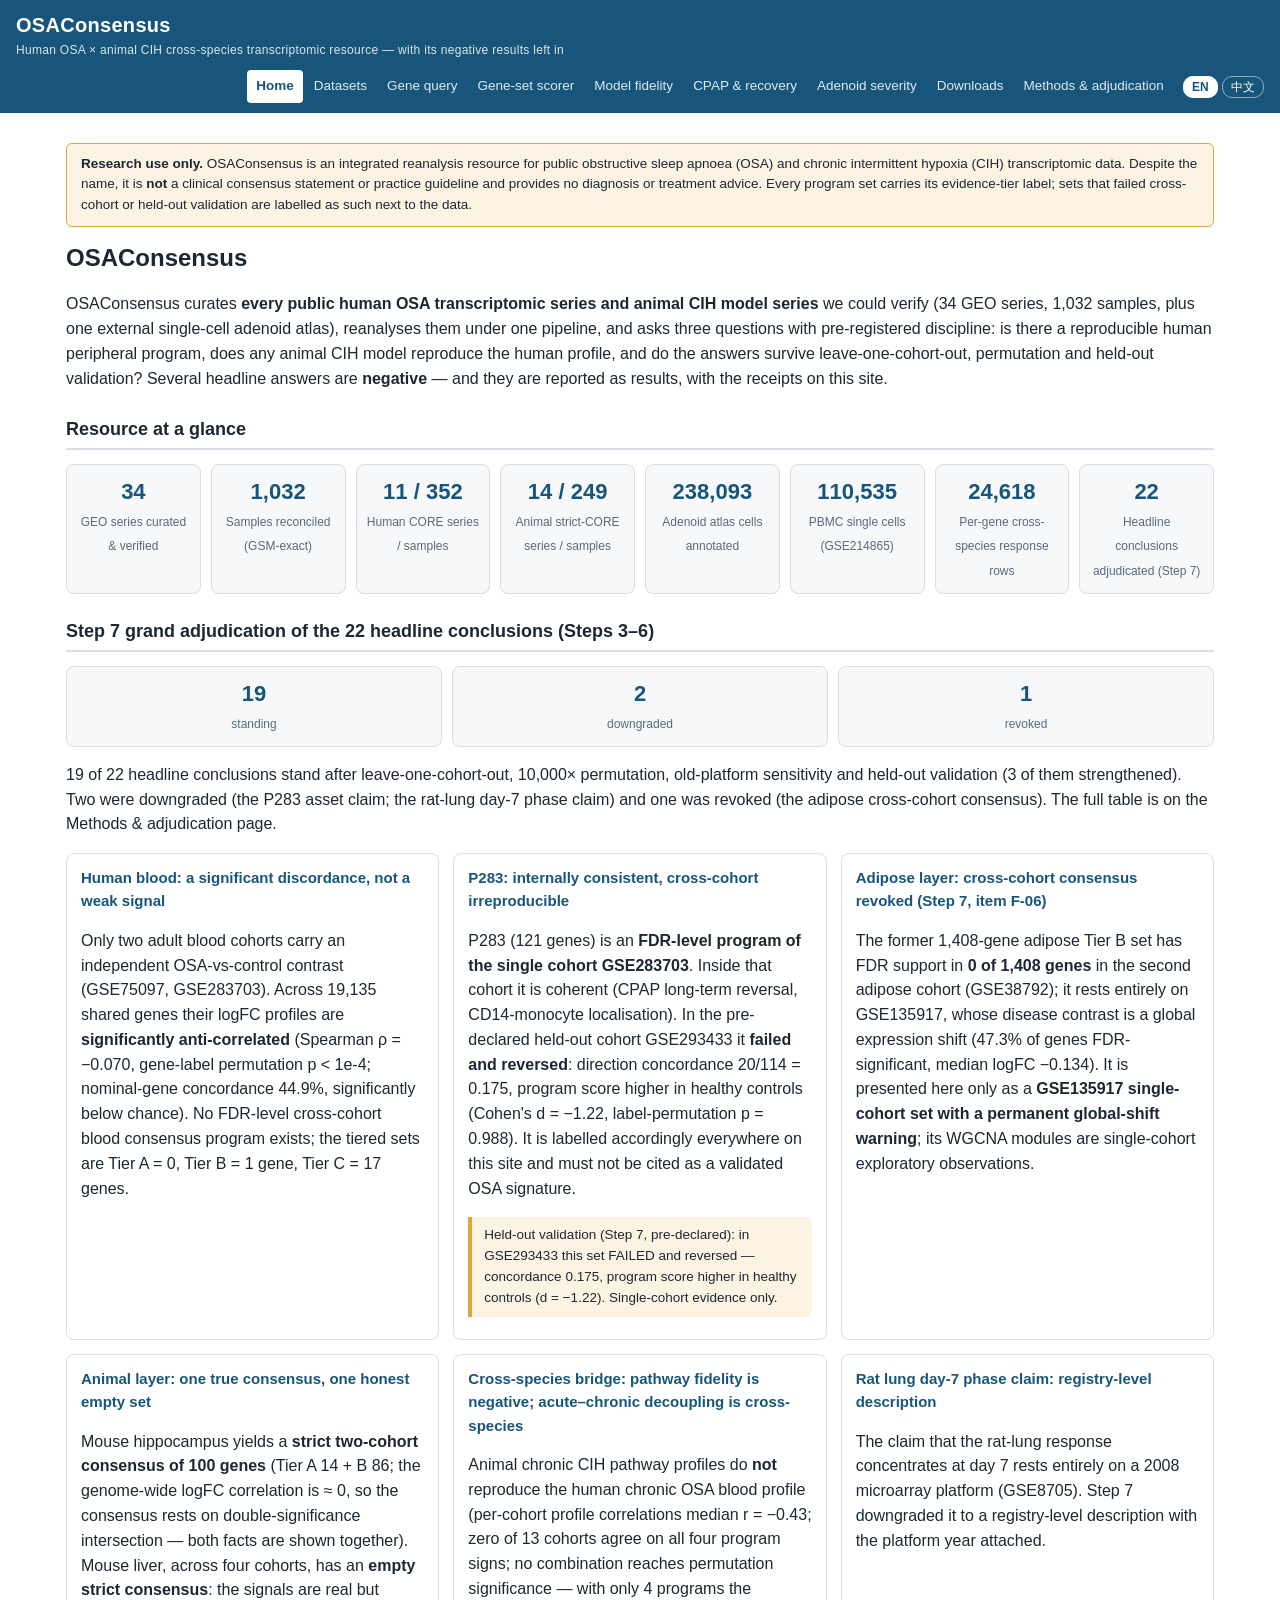
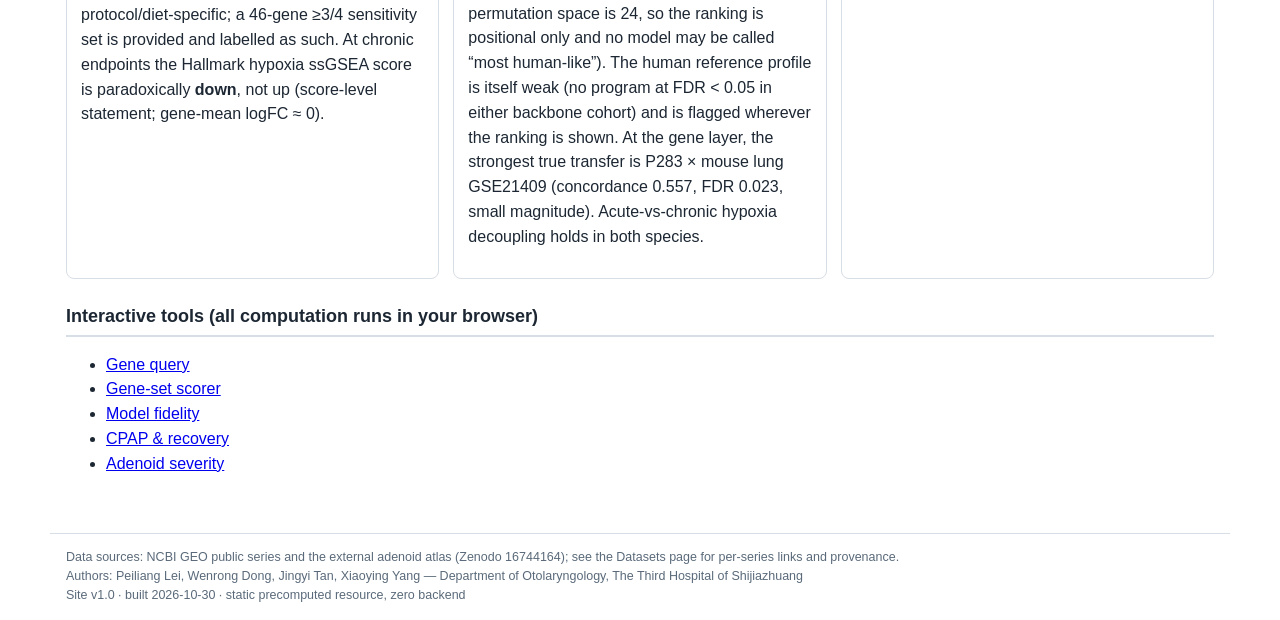
==== index.html @ 45a05b54 "OSAConsensus v1.0 staging (pre-CNAME): 9 pages, interactive tools, Step 7 adjudication calibre" ====
<!DOCTYPE html>
<html lang="en">
<head>
<meta charset="utf-8">
<meta name="viewport" content="width=device-width, initial-scale=1">
<title>OSAConsensus — <span data-i18n="title_home">Home</span></title>
<link rel="stylesheet" href="style.css">
</head>
<body>
<header>
  <div class="brand">OSAConsensus<small data-i18n="tagline"></small></div>
  <nav><a href="index.html" class="cur" data-i18n="nav_home">Home</a><a href="cohorts.html" class="" data-i18n="nav_cohorts">Datasets</a><a href="gene.html" class="" data-i18n="nav_gene">Gene query</a><a href="scorer.html" class="" data-i18n="nav_scorer">Gene-set scorer</a><a href="fidelity.html" class="" data-i18n="nav_fidelity">Model fidelity</a><a href="cpap.html" class="" data-i18n="nav_cpap">CPAP &amp; recovery</a><a href="adenoid.html" class="" data-i18n="nav_adenoid">Adenoid severity</a><a href="downloads.html" class="" data-i18n="nav_downloads">Downloads</a><a href="methods.html" class="" data-i18n="nav_methods">Methods &amp; adjudication</a></nav>
  <div class="lang-toggle"><a data-lang="en" onclick="oc_setLang('en')">EN</a> <a data-lang="zh" onclick="oc_setLang('zh')">中文</a></div>
</header>
<main>
<div class="disc" data-i18n="disc"><b>Research use only.</b> OSAConsensus is an integrated reanalysis resource for public obstructive sleep apnoea (OSA) and chronic intermittent hypoxia (CIH) transcriptomic data. Despite the name, it is <b>not</b> a clinical consensus statement or practice guideline and provides no diagnosis or treatment advice. Every program set carries its evidence-tier label; sets that failed cross-cohort or held-out validation are labelled as such next to the data.</div>

<h1>OSAConsensus</h1>
<p data-i18n="idx_intro">OSAConsensus curates <b>every public human OSA transcriptomic series and animal CIH model series</b> we could verify (34 GEO series, 1,032 samples, plus one external single-cell adenoid atlas), reanalyses them under one pipeline, and asks three questions with pre-registered discipline: is there a reproducible human peripheral program, does any animal CIH model reproduce the human profile, and do the answers survive leave-one-cohort-out, permutation and held-out validation? Several headline answers are <b>negative</b> — and they are reported as results, with the receipts on this site.</p>
<h2 data-i18n="idx_stats_h">Resource at a glance</h2>
<div class="stats"><div class="stat"><b>34</b><span data-i18n="stat_series">GEO series curated &amp; verified</span></div><div class="stat"><b>1,032</b><span data-i18n="stat_gsm">Samples reconciled (GSM-exact)</span></div><div class="stat"><b>11 / 352</b><span data-i18n="stat_human">Human CORE series / samples</span></div><div class="stat"><b>14 / 249</b><span data-i18n="stat_animal">Animal strict-CORE series / samples</span></div><div class="stat"><b>238,093</b><span data-i18n="stat_adenoid">Adenoid atlas cells annotated</span></div><div class="stat"><b>110,535</b><span data-i18n="stat_pbmc">PBMC single cells (GSE214865)</span></div><div class="stat"><b>24,618</b><span data-i18n="stat_xs">Per-gene cross-species response rows</span></div><div class="stat"><b>22</b><span data-i18n="stat_adj">Headline conclusions adjudicated (Step 7)</span></div></div>
<h2 data-i18n="idx_vhead">Step 7 grand adjudication of the 22 headline conclusions (Steps 3–6)</h2>
<div class="stats">
  <div class="stat"><b class="stand">19</b><span data-i18n="idx_vstand">standing</span></div>
  <div class="stat"><b class="down">2</b><span data-i18n="idx_vdown">downgraded</span></div>
  <div class="stat"><b class="revoked">1</b><span data-i18n="idx_vrev">revoked</span></div>
</div>
<p data-i18n="idx_vnote">19 of 22 headline conclusions stand after leave-one-cohort-out, 10,000× permutation, old-platform sensitivity and held-out validation (3 of them strengthened). Two were downgraded (the P283 asset claim; the rat-lung day-7 phase claim) and one was revoked (the adipose cross-cohort consensus). The full table is on the Methods &amp; adjudication page.</p>
<div class="cards">
<div class="card"><h3 data-i18n="idx_h_blood">Human blood: a significant discordance, not a weak signal</h3><p data-i18n="idx_b_blood">Only two adult blood cohorts carry an independent OSA-vs-control contrast (GSE75097, GSE283703). Across 19,135 shared genes their logFC profiles are <b>significantly anti-correlated</b> (Spearman ρ = −0.070, gene-label permutation p &lt; 1e-4; nominal-gene concordance 44.9%, significantly below chance). No FDR-level cross-cohort blood consensus program exists; the tiered sets are Tier A = 0, Tier B = 1 gene, Tier C = 17 genes.</p></div>
<div class="card"><h3 data-i18n="idx_h_p283">P283: internally consistent, cross-cohort irreproducible</h3><p data-i18n="idx_b_p283">P283 (121 genes) is an <b>FDR-level program of the single cohort GSE283703</b>. Inside that cohort it is coherent (CPAP long-term reversal, CD14-monocyte localisation). In the pre-declared held-out cohort GSE293433 it <b>failed and reversed</b>: direction concordance 20/114 = 0.175, program score higher in healthy controls (Cohen's d = −1.22, label-permutation p = 0.988). It is labelled accordingly everywhere on this site and must not be cited as a validated OSA signature.</p><div class="warn" data-i18n="warn_p283">Held-out validation (Step 7, pre-declared): in GSE293433 this set FAILED and reversed — concordance 0.175, program score higher in healthy controls (d = −1.22). Single-cohort evidence only.</div></div>
<div class="card"><h3 data-i18n="idx_h_fat">Adipose layer: cross-cohort consensus revoked (Step 7, item F-06)</h3><p data-i18n="idx_b_fat">The former 1,408-gene adipose Tier B set has FDR support in <b>0 of 1,408 genes</b> in the second adipose cohort (GSE38792); it rests entirely on GSE135917, whose disease contrast is a global expression shift (47.3% of genes FDR-significant, median logFC −0.134). It is presented here only as a <b>GSE135917 single-cohort set with a permanent global-shift warning</b>; its WGCNA modules are single-cohort exploratory observations.</p></div>
<div class="card"><h3 data-i18n="idx_h_animal">Animal layer: one true consensus, one honest empty set</h3><p data-i18n="idx_b_animal">Mouse hippocampus yields a <b>strict two-cohort consensus of 100 genes</b> (Tier A 14 + B 86; the genome-wide logFC correlation is ≈ 0, so the consensus rests on double-significance intersection — both facts are shown together). Mouse liver, across four cohorts, has an <b>empty strict consensus</b>: the signals are real but protocol/diet-specific; a 46-gene ≥3/4 sensitivity set is provided and labelled as such. At chronic endpoints the Hallmark hypoxia ssGSEA score is paradoxically <b>down</b>, not up (score-level statement; gene-mean logFC ≈ 0).</p></div>
<div class="card"><h3 data-i18n="idx_h_bridge">Cross-species bridge: pathway fidelity is negative; acute–chronic decoupling is cross-species</h3><p data-i18n="idx_b_bridge">Animal chronic CIH pathway profiles do <b>not</b> reproduce the human chronic OSA blood profile (per-cohort profile correlations median r = −0.43; zero of 13 cohorts agree on all four program signs; no combination reaches permutation significance — with only 4 programs the permutation space is 24, so the ranking is positional only and no model may be called “most human-like”). The human reference profile is itself weak (no program at FDR &lt; 0.05 in either backbone cohort) and is flagged wherever the ranking is shown. At the gene layer, the strongest true transfer is P283 × mouse lung GSE21409 (concordance 0.557, FDR 0.023, small magnitude). Acute-vs-chronic hypoxia decoupling holds in both species.</p></div>
<div class="card"><h3 data-i18n="idx_h_ratlung">Rat lung day-7 phase claim: registry-level description</h3><p data-i18n="idx_b_ratlung">The claim that the rat-lung response concentrates at day 7 rests entirely on a 2008 microarray platform (GSE8705). Step 7 downgraded it to a registry-level description with the platform year attached.</p></div>
</div>
<h2 data-i18n="idx_tools">Interactive tools (all computation runs in your browser)</h2>
<ul>
<li><a href="gene.html" data-i18n="nav_gene">Gene query</a></li>
<li><a href="scorer.html" data-i18n="nav_scorer">Gene-set scorer</a></li>
<li><a href="fidelity.html" data-i18n="nav_fidelity">Model fidelity</a></li>
<li><a href="cpap.html" data-i18n="nav_cpap">CPAP &amp; recovery</a></li>
<li><a href="adenoid.html" data-i18n="nav_adenoid">Adenoid severity</a></li>
</ul>
</main>
<footer>
<div data-i18n="foot_src">Data sources: NCBI GEO public series and the external adenoid atlas (Zenodo 16744164); see the Datasets page for per-series links and provenance.</div>
<div data-i18n="foot_auth">Authors: Peiliang Lei, Wenrong Dong, Jingyi Tan, Xiaoying Yang — Department of Otolaryngology, The Third Hospital of Shijiazhuang</div>
<div data-i18n="foot_ver">Site v1.0 · built 2026-10-30 · static precomputed resource, zero backend</div>
</footer>

<script>window.OC_I18N={"nav_home": {"en": "Home", "zh": "首页"}, "nav_cohorts": {"en": "Datasets", "zh": "数据集"}, "nav_gene": {"en": "Gene query", "zh": "单基因查询"}, "nav_scorer": {"en": "Gene-set scorer", "zh": "基因集打分器"}, "nav_fidelity": {"en": "Model fidelity", "zh": "模型保真度"}, "nav_cpap": {"en": "CPAP &amp; recovery", "zh": "CPAP 与恢复臂"}, "nav_adenoid": {"en": "Adenoid severity", "zh": "腺样体严重度"}, "nav_downloads": {"en": "Downloads", "zh": "下载"}, "nav_methods": {"en": "Methods &amp; adjudication", "zh": "方法与裁定"}, "title_home": {"en": "Home", "zh": "首页"}, "title_cohorts": {"en": "Datasets", "zh": "数据集策展表"}, "title_gene": {"en": "Gene query", "zh": "单基因跨物种查询"}, "title_scorer": {"en": "Gene-set scorer", "zh": "基因集打分器"}, "title_fidelity": {"en": "Cross-species model fidelity", "zh": "跨物种模型保真度"}, "title_cpap": {"en": "CPAP reversal &amp; animal recovery arms", "zh": "CPAP 逆转与动物恢复臂"}, "title_adenoid": {"en": "Adenoid severity explorer", "zh": "腺样体严重度探索器"}, "title_downloads": {"en": "Downloads", "zh": "数据下载"}, "title_methods": {"en": "Methods &amp; adjudication", "zh": "方法与总裁定"}, "disc": {"en": "<b>Research use only.</b> OSAConsensus is an integrated reanalysis resource for public obstructive sleep apnoea (OSA) and chronic intermittent hypoxia (CIH) transcriptomic data. Despite the name, it is <b>not</b> a clinical consensus statement or practice guideline and provides no diagnosis or treatment advice. Every program set carries its evidence-tier label; sets that failed cross-cohort or held-out validation are labelled as such next to the data.", "zh": "<b>仅供研究使用。</b>OSAConsensus 是对公开阻塞性睡眠呼吸暂停（OSA）与慢性间歇低氧（CIH）转录组数据的整合再分析资源。尽管名称含“Consensus”，本站<b>不是</b>临床共识声明或诊疗指南，不提供诊断或治疗建议。每个程序集都标注其证据层级标签；未通过跨队列或留出验证的集合会在数据旁如实标注。"}, "foot_src": {"en": "Data sources: NCBI GEO public series and the external adenoid atlas (Zenodo 16744164); see the Datasets page for per-series links and provenance.", "zh": "数据来源：NCBI GEO 公开系列与外部腺样体图谱（Zenodo 16744164）；各系列链接与出处见“数据集”页。"}, "foot_auth": {"en": "Authors: Peiliang Lei, Wenrong Dong, Jingyi Tan, Xiaoying Yang — Department of Otolaryngology, The Third Hospital of Shijiazhuang", "zh": "作者：Peiliang Lei、Wenrong Dong、Jingyi Tan、Xiaoying Yang — 石家庄市第三医院耳鼻咽喉科"}, "foot_ver": {"en": "Site v1.0 · built 2026-10-30 · static precomputed resource, zero backend", "zh": "站点 v1.0 · 构建于 2026-10-30 · 静态预计算资源，零后端"}, "idx_intro": {"en": "OSAConsensus curates <b>every public human OSA transcriptomic series and animal CIH model series</b> we could verify (34 GEO series, 1,032 samples, plus one external single-cell adenoid atlas), reanalyses them under one pipeline, and asks three questions with pre-registered discipline: is there a reproducible human peripheral program, does any animal CIH model reproduce the human profile, and do the answers survive leave-one-cohort-out, permutation and held-out validation? Several headline answers are <b>negative</b> — and they are reported as results, with the receipts on this site.", "zh": "OSAConsensus 策展了<b>全部可核验的公开人类 OSA 转录组系列与动物 CIH 模型系列</b>（34 个 GEO 系列、1,032 个样本，另加一个外部单细胞腺样体图谱），在同一流程下统一再分析，并以预声明纪律回答三个问题：人类外周是否存在可复现的程序、动物 CIH 模型是否复现人类画像、这些结论能否通过留一队列、置换与留出验证？若干头条答案是<b>阴性</b>的——本站将其作为结果如实呈现，凭证俱在站内。"}, "idx_vhead": {"en": "Step 7 grand adjudication of the 22 headline conclusions (Steps 3–6)", "zh": "Step 7 对 22 条头条结论（Step 3–6）的总裁定"}, "idx_vstand": {"en": "standing", "zh": "站立"}, "idx_vdown": {"en": "downgraded", "zh": "降级"}, "idx_vrev": {"en": "revoked", "zh": "撤销"}, "idx_vnote": {"en": "19 of 22 headline conclusions stand after leave-one-cohort-out, 10,000× permutation, old-platform sensitivity and held-out validation (3 of them strengthened). Two were downgraded (the P283 asset claim; the rat-lung day-7 phase claim) and one was revoked (the adipose cross-cohort consensus). The full table is on the Methods &amp; adjudication page.", "zh": "经留一队列、10,000 次置换、老平台敏感性与留出验证后，22 条头条结论中 19 条站立（其中 3 条被加强）。2 条降级（P283 资产口径；大鼠肺第 7 天时相），1 条撤销（脂肪跨队列共识）。全表见“方法与裁定”页。"}, "idx_h_blood": {"en": "Human blood: a significant discordance, not a weak signal", "zh": "人类血液：显著不一致，而非信号太弱"}, "idx_b_blood": {"en": "Only two adult blood cohorts carry an independent OSA-vs-control contrast (GSE75097, GSE283703). Across 19,135 shared genes their logFC profiles are <b>significantly anti-correlated</b> (Spearman ρ = −0.070, gene-label permutation p &lt; 1e-4; nominal-gene concordance 44.9%, significantly below chance). No FDR-level cross-cohort blood consensus program exists; the tiered sets are Tier A = 0, Tier B = 1 gene, Tier C = 17 genes.", "zh": "只有两个成人血液队列带独立的 OSA 对对照对比（GSE75097、GSE283703）。在 19,135 个共有基因上，两队列的 logFC 画像<b>显著反相关</b>（Spearman ρ = −0.070，基因标签置换 p &lt; 1e-4；名义基因一致率 44.9%，显著低于随机）。FDR 层血液跨队列共识程序不存在；分级集合为 Tier A = 0、Tier B = 1 个基因、Tier C = 17 个基因。"}, "idx_h_p283": {"en": "P283: internally consistent, cross-cohort irreproducible", "zh": "P283：队列内自洽，跨队列不可复现"}, "idx_b_p283": {"en": "P283 (121 genes) is an <b>FDR-level program of the single cohort GSE283703</b>. Inside that cohort it is coherent (CPAP long-term reversal, CD14-monocyte localisation). In the pre-declared held-out cohort GSE293433 it <b>failed and reversed</b>: direction concordance 20/114 = 0.175, program score higher in healthy controls (Cohen's d = −1.22, label-permutation p = 0.988). It is labelled accordingly everywhere on this site and must not be cited as a validated OSA signature.", "zh": "P283（121 基因）是<b>单队列 GSE283703 的 FDR 层程序</b>。在该队列内部它是自洽的（CPAP 长期逆转、CD14 单核定位）。在预声明的留出队列 GSE293433 中它<b>未通过且方向反转</b>：方向一致率 20/114 = 0.175，程序分数在健康对照更高（Cohen's d = −1.22，标签置换 p = 0.988）。本站各处均按此标注，不得将其引为已验证的 OSA 特征谱。"}, "idx_h_fat": {"en": "Adipose layer: cross-cohort consensus revoked (Step 7, item F-06)", "zh": "脂肪层：跨队列共识已撤销（Step 7，F-06 项）"}, "idx_b_fat": {"en": "The former 1,408-gene adipose Tier B set has FDR support in <b>0 of 1,408 genes</b> in the second adipose cohort (GSE38792); it rests entirely on GSE135917, whose disease contrast is a global expression shift (47.3% of genes FDR-significant, median logFC −0.134). It is presented here only as a <b>GSE135917 single-cohort set with a permanent global-shift warning</b>; its WGCNA modules are single-cohort exploratory observations.", "zh": "原 1,408 基因脂肪 Tier B 集合在第二个脂肪队列（GSE38792）中获得 FDR 支撑的基因为 <b>0/1,408</b>；它完全依赖 GSE135917，而该队列的疾病对比是全局表达平移（47.3% 基因 FDR 显著，中位 logFC −0.134）。本站仅将其呈现为<b>带永久全局平移警告的 GSE135917 单队列集</b>；其 WGCNA 模块为单队列探索性观察。"}, "idx_h_animal": {"en": "Animal layer: one true consensus, one honest empty set", "zh": "动物层：一个真共识，一个诚实的空集"}, "idx_b_animal": {"en": "Mouse hippocampus yields a <b>strict two-cohort consensus of 100 genes</b> (Tier A 14 + B 86; the genome-wide logFC correlation is ≈ 0, so the consensus rests on double-significance intersection — both facts are shown together). Mouse liver, across four cohorts, has an <b>empty strict consensus</b>: the signals are real but protocol/diet-specific; a 46-gene ≥3/4 sensitivity set is provided and labelled as such. At chronic endpoints the Hallmark hypoxia ssGSEA score is paradoxically <b>down</b>, not up (score-level statement; gene-mean logFC ≈ 0).", "zh": "小鼠海马给出<b>严格双队列共识 100 基因</b>（Tier A 14 + B 86；全基因组 logFC 相关 ≈ 0，故共识建立在双重显著交集之上——两个事实并列展示）。小鼠肝脏四个队列的<b>严格共识为空集</b>：信号真实但具方案/饮食特异性；另提供 46 基因 ≥3/4 敏感性集并如实标注。慢性终点 Hallmark 低氧 ssGSEA 分数反常地<b>下降</b>而非上升（分数层面陈述；基因平均 logFC ≈ 0）。"}, "idx_h_bridge": {"en": "Cross-species bridge: pathway fidelity is negative; acute–chronic decoupling is cross-species", "zh": "跨物种桥：通路保真度为阴性；急性–慢性脱耦跨物种成立"}, "idx_b_bridge": {"en": "Animal chronic CIH pathway profiles do <b>not</b> reproduce the human chronic OSA blood profile (per-cohort profile correlations median r = −0.43; zero of 13 cohorts agree on all four program signs; no combination reaches permutation significance — with only 4 programs the permutation space is 24, so the ranking is positional only and no model may be called “most human-like”). The human reference profile is itself weak (no program at FDR &lt; 0.05 in either backbone cohort) and is flagged wherever the ranking is shown. At the gene layer, the strongest true transfer is P283 × mouse lung GSE21409 (concordance 0.557, FDR 0.023, small magnitude). Acute-vs-chronic hypoxia decoupling holds in both species.", "zh": "动物慢性 CIH 通路画像<b>不复现</b>人类慢性 OSA 血液画像（逐队列画像相关中位 r = −0.43；13 个队列中 0 个在四个程序符号上全一致；无组合达置换显著——程序仅 4 个，置换空间只有 24 种，故排序仅有位置意义，禁止称任何模型“最像人”）。人类参照画像本身弱（两个主干队列均无程序达 FDR &lt; 0.05），排序出现处均附此警示。基因层最强的真实迁移是 P283 × 小鼠肺 GSE21409（一致率 0.557，FDR 0.023，幅度小）。急性与慢性低氧脱耦在两个物种均成立。"}, "idx_h_ratlung": {"en": "Rat lung day-7 phase claim: registry-level description", "zh": "大鼠肺第 7 天时相：登记层描述"}, "idx_b_ratlung": {"en": "The claim that the rat-lung response concentrates at day 7 rests entirely on a 2008 microarray platform (GSE8705). Step 7 downgraded it to a registry-level description with the platform year attached.", "zh": "“大鼠肺反应集中于第 7 天”的结论完全建立在 2008 年芯片平台（GSE8705）之上。Step 7 已将其降级为登记层描述并标注平台年代。"}, "idx_tools": {"en": "Interactive tools (all computation runs in your browser)", "zh": "交互工具（全部计算在访客浏览器内完成）"}, "idx_stats_h": {"en": "Resource at a glance", "zh": "资源概览"}, "tier_fdr_single": {"en": "FDR single-cohort", "zh": "FDR 单队列"}, "tier_nominal": {"en": "Nominal tier", "zh": "名义层"}, "tier_strict": {"en": "Strict cross-cohort consensus", "zh": "严格跨队列共识"}, "tier_sensitivity": {"en": "Sensitivity set", "zh": "敏感性集"}, "tier_revoked": {"en": "REVOKED as cross-cohort consensus — single-cohort set", "zh": "已撤销跨队列共识口径 — 单队列集"}, "tier_cohort_deg": {"en": "Cohort DEG set (FDR)", "zh": "队列差异集（FDR）"}, "tier_registry": {"en": "Registry / descriptive layer", "zh": "登记 / 描述层"}, "tier_exploratory": {"en": "Exploratory", "zh": "探索性"}, "warn_p283": {"en": "Held-out validation (Step 7, pre-declared): in GSE293433 this set FAILED and reversed — concordance 0.175, program score higher in healthy controls (d = −1.22). Single-cohort evidence only.", "zh": "留出验证（Step 7，预声明）：该集合在 GSE293433 中未通过且方向反转——一致率 0.175，程序分数在健康对照更高（d = −1.22）。仅单队列证据。"}, "warn_fat": {"en": "Global-shift warning: GSE135917's disease contrast is a global expression shift (47.3% of genes FDR-significant, median logFC −0.134). This set has FDR support in 0/1,408 genes in GSE38792 and is NOT a cross-cohort consensus (revoked in Step 7).", "zh": "全局平移警告：GSE135917 的疾病对比是全局表达平移（47.3% 基因 FDR 显著，中位 logFC −0.134）。该集合在 GSE38792 中 0/1,408 基因获 FDR 支撑，不是跨队列共识（Step 7 已撤销）。"}, "warn_fidelity": {"en": "The human reference profile is itself weak (no program at FDR &lt; 0.05 in either backbone cohort), and with 4 programs the label-permutation space is only 24 (minimum achievable one-sided p ≈ 0.042): no combination is permutation-significant. Ranks are positions only — no model is “most human-like”.", "zh": "人类参照画像本身弱（两个主干队列均无程序达 FDR &lt; 0.05）；程序仅 4 个，标签置换空间只有 24 种（单侧 p 理论下限 ≈ 0.042）：无组合达置换显著。名次仅为位置——不存在“最像人”的模型。"}, "warn_pdc": {"en": "Technical warning (Step 4 adjudication): all six genes are heat-shock family members; this endpoint set is a probable donor-processing batch artifact and is retained as a technical warning only.", "zh": "技术警告（Step 4 裁定）：6 个基因全部为热休克家族成员；该终点集很可能是供体处理批次伪迹，仅作技术警告保留。"}, "warn_ssgsea": {"en": "Score-level statement: these are ssGSEA relative-enrichment effects. At the gene-mean logFC level the same sets are ≈ 0 (Step 7, item P5) — do not read as “hypoxia genes are on average down-regulated”.", "zh": "分数层面陈述：此为 ssGSEA 相对富集效应。同一集合在基因平均 logFC 层面 ≈ 0（Step 7，P5 项）——不得读作“低氧基因平均下调”。"}, "coh_intro": {"en": "Frozen census of Step 1, downloaded and GSM-verified in Step 2 (34/34 series; 1,032 samples reconciled exactly). Layers: human CORE 11 series / 352 samples; animal strict CORE 14 / 249; animal disease-background layer 8 / 143; acute panel GSE214530 (288) always kept separate and never pooled. The external adenoid atlas (Yang et al., EMBO Mol Med 2026) is not a GEO series and is listed separately at the bottom.", "zh": "Step 1 冻结普查，Step 2 完成下载与 GSM 核验（34/34 系列；1,032 样本逐一对账）。分层：人类 CORE 11 系列 / 352 样本；动物严格 CORE 14 / 249；动物疾病背景层 8 / 143；急性面板 GSE214530（288）始终单独成层、从不合并。外部腺样体图谱（Yang 等，EMBO Mol Med 2026）不是 GEO 系列，单列于表末。"}, "coh_adenoid_note": {"en": "External adenoid atlas — Zenodo 16744164 (Yang et al., EMBO Mol Med 2026): 23 donors (Control 4 / Mild 7 / Moderate 6 / Severe 6), 238,500 cells in the deposited packages (238,093 annotated in Step 4). Processed expression matrices only; a TCR/BCR (VDJ) component was NOT verified and is not used anywhere in this resource.", "zh": "外部腺样体图谱 — Zenodo 16744164（Yang 等，EMBO Mol Med 2026）：23 名供体（对照 4 / 轻度 7 / 中度 6 / 重度 6），沉积包共 238,500 个细胞（Step 4 注释 238,093）。仅用处理后的表达矩阵；TCR/BCR（VDJ）成分未经核验，本资源任何部分均不使用。"}, "coh_gse293433_note": {"en": "GSE293433 was held out by design through Steps 3–6 and was opened for the first time in Step 7 as the pre-declared validation set. It is now a used dataset, not an untouched hold-out.", "zh": "GSE293433 在 Step 3–6 期间按设计留出，Step 7 作为预声明验证集首次打开。现已是已使用数据集，不再是未触碰的留出集。"}, "gene_intro": {"en": "One gene, its full cross-species record: human blood and adipose cohort effects, per-cohort animal ortholog responses (program-set genes, from the Step 6 response table), the adenoid severity gradient, and PBMC cell-type effects (GSE214865). Empty sections mean the gene was not measured / not in that table — absence is shown, never filled in.", "zh": "一个基因的完整跨物种履历：人类血液与脂肪队列效应、逐队列动物同源基因响应（程序集基因，来自 Step 6 响应表）、腺样体严重度梯度、PBMC 细胞型效应（GSE214865）。空白小节表示该基因在该表中未测得/不在表内——缺失如实显示，绝不填补。"}, "gene_xs_note": {"en": "Cross-species rows exist only for genes in the Step 6 program sets (P283, NOM18, hippocampus consensus, liver sensitivity set, adenoid sets). “concordant” is relative to the human set direction.", "zh": "跨物种行仅覆盖 Step 6 程序集内的基因（P283、NOM18、海马共识、肝敏感性集、腺样体集合）。“concordant”相对于人类集合方向。"}, "gene_pbmc_note": {"en": "PBMC pseudobulk per-cell-type differential expression (OSA vs control). In Step 4, no cell type had any FDR-significant gene at donor level; values are descriptive. Program-level localisation (P283 → CD14 monocytes) is a set-level statistic, reported on the Methods page.", "zh": "PBMC 按细胞型的拟bulk差异表达（OSA 对对照）。Step 4 中所有细胞型在供体层面均无 FDR 显著基因；此为描述性数值。程序层定位（P283 → CD14 单核）是集合层统计量，见“方法与裁定”页。"}, "sco_intro": {"en": "Paste a gene list (one symbol per line; an optional second column with a logFC or direction sign enables direction-concordance testing) and score it against every program set and cohort DEG panel in the resource. Enrichment is a hypergeometric test against the panel's measured background; concordance is a binomial test on the overlapping genes with known directions on both sides. All computation runs locally in your browser; nothing is uploaded. Panels keep their Step 7 tier labels and warnings — a high score against a single-cohort or revoked-calibre panel is not cross-cohort evidence.", "zh": "粘贴基因清单（每行一个符号；可选第二列填 logFC 或方向符号，即可启用方向一致性检验），对本资源全部程序集与队列差异面板打分。富集为相对于面板实测背景的超几何检验；一致性为对双侧方向均已知的重叠基因做二项检验。全部计算在本地浏览器完成，不上传任何数据。面板保留 Step 7 层级标签与警告——对单队列或已撤销口径面板的高分不是跨队列证据。"}, "sco_method": {"en": "Method note: hypergeometric enrichment uses each panel's own measured gene universe (shown per panel). This is the same overlap logic as the Steps 3/6 concordance analyses; the permutation-strengthened adjudications in the manuscript remain the primary statistics — treat scorer p-values as screening values.", "zh": "方法注：超几何富集使用各面板自身的实测基因背景（逐面板标示）。其重叠逻辑与 Step 3/6 的一致性分析同源；稿件中经置换补强的裁定仍为主要统计——打分器 p 值请作筛查值看待。"}, "fid_intro": {"en": "Pathway-layer fidelity (Step 6, main bridge layer): each animal (tissue × duration × background) combination's four-program ssGSEA effect profile (Hypoxia, Circadian, Inflammation, Oxidative stress) is correlated with the human chronic OSA blood reference profile. Gene-layer results are reported separately and labelled as the gene layer wherever the two are shown together.", "zh": "通路层保真度（Step 6，桥的主层）：每个动物（组织 × 时长 × 背景）组合的四程序 ssGSEA 效应画像（低氧、昼夜、炎症、氧化应激）与人类慢性 OSA 血液参照画像求相关。基因层结果单独报告；两层并列处均注明层。"}, "cpap_intro": {"en": "Human CPAP reversal (program scores, pre vs post / stage) beside the only two animal recovery arms. The two sides are asymmetric by design — different metrics and denominators — and are shown for direction and return-proportion only; cross-side proportion comparison is not permitted (Step 6 ruling). Headline: consistent reversal exists only inside GSE283703 (long CPAP); pooled across designs, P283 reversal is not significant (gene-set permutation p = 0.149) — “CPAP generally reverses the program” is not supported.", "zh": "人类 CPAP 逆转（程序分数，前后/分期）与仅有的两个动物恢复臂并置。两侧按设计不对称——指标与分母不同——仅比方向与回落比例，禁止跨侧比例比较（Step 6 裁定）。头条：一致的逆转只存在于 GSE283703 内部（长期 CPAP）；跨设计合并后 P283 逆转不显著（基因集置换 p = 0.149）——“CPAP 普遍逆转程序”不成立。"}, "ade_intro": {"en": "The external adenoid atlas (23 donors, four severity grades) reanalysed in Step 4: 238,093 annotated cells, 17 cell types. The severity gradient is FDR-null at tissue level (0 trend-FDR genes; no composition shift survives correction) but nominally diffuse and real (≈3.4× chance at trend p &lt; 0.01), converging on the T-cell compartment. The nominal 720-gene program below is a nominal-tier set — never cite it at FDR calibre. The tonsil cohort GSE274855 did not replicate it (design-bounded negative: no healthy arm, CPAP+ n = 3).", "zh": "外部腺样体图谱（23 名供体，四个严重度等级）Step 4 再分析：238,093 个注释细胞、17 种细胞型。严重度梯度在组织层面 FDR 为零（趋势 FDR 基因 0 个；组成移位无一通过校正），但名义层弥漫且真实（趋势 p &lt; 0.01 约为随机的 3.4 倍），汇聚于 T 细胞区室。下方的名义 720 基因程序是名义层集合——不得以 FDR 规格引用。扁桃体队列 GSE274855 未能复现（设计限定的阴性：无健康臂，CPAP+ n = 3）。"}, "ade_cellchat": {"en": "CellChat (exploratory, pooled Control 4 vs Severe 6 donors): interaction count ≈ unchanged (2,572 vs 2,507), total strength −20% in Severe. The immune–epithelial axis is dominated by MIF–CD74, whose Severe probability drops ≈ 9× (0.00919 → 0.00098), the largest change among 40 pathways. Exploratory calibre only.", "zh": "CellChat（探索性，对照 4 对重度 6 供体合并）：互作数近似不变（2,572 对 2,507），重度总强度 −20%。免疫–上皮轴由 MIF–CD74 主导，其重度概率下降约 9 倍（0.00919 → 0.00098），为 40 条通路中最大变化。仅探索性规格。"}, "dl_intro": {"en": "All frozen tables of the resource. Program-set files carry a tier/calibre column implementing the Step 7 adjudication: check it before citing any set. The per-gene cross-species response table (24,618 rows) is the entity of the cross-species bridge.", "zh": "本资源全部冻结表。程序集文件带层级/口径列，落实 Step 7 裁定：引用任何集合前先看该列。逐基因跨物种响应表（24,618 行）是跨物种桥的实体。"}, "met_intro": {"en": "Pipeline summary per step, then the full Step 7 grand adjudication table (H1–H22) that governs the wording of every claim on this site, and the inheritance list passed to the manuscript.", "zh": "各步流程概要，随后是统辖本站全部表述口径的 Step 7 总裁定全表（H1–H22），以及传递给稿件的继承清单。"}, "met_howto": {"en": "How to cite a set from this resource: (1) use the tier label as printed; (2) P283 must be described as a GSE283703 single-cohort program with its held-out reversal attached at first mention; (3) the adipose set must be named “GSE135917 single-cohort set” with the global-shift warning; (4) pathway claims are ssGSEA-score-level statements; (5) the fidelity ranking may be quoted by position only, never as significance.", "zh": "如何引用本站集合：（1）按印出的层级标签引用；（2）P283 必须表述为 GSE283703 单队列程序，首次出现即附留出反转结果；（3）脂肪集必须命名为“GSE135917 单队列集”并附全局平移警告；（4）通路结论为 ssGSEA 分数层面陈述；（5）保真度排序只能按位置引用，永不作显著性引用。"}, "adjst_stand": {"en": "Standing", "zh": "站立"}, "adjst_standplus": {"en": "Standing — strengthened", "zh": "站立（加强）"}, "adjst_standtilde": {"en": "Standing — wording tightened", "zh": "站立（口径收紧）"}, "adjst_down": {"en": "Downgraded", "zh": "降级"}, "adjst_revoked": {"en": "Revoked", "zh": "撤销"}, "tagline": {"en": "Human OSA × animal CIH cross-species transcriptomic resource — with its negative results left in", "zh": "人类 OSA × 动物 CIH 跨物种转录组资源——阴性结果如实保留"}, "stat_series": {"en": "GEO series curated &amp; verified", "zh": "GEO 系列（策展并核验）"}, "stat_gsm": {"en": "Samples reconciled (GSM-exact)", "zh": "样本（GSM 逐一对账）"}, "stat_human": {"en": "Human CORE series / samples", "zh": "人类 CORE 系列 / 样本"}, "stat_animal": {"en": "Animal strict-CORE series / samples", "zh": "动物严格 CORE 系列 / 样本"}, "stat_adenoid": {"en": "Adenoid atlas cells annotated", "zh": "腺样体图谱注释细胞"}, "stat_pbmc": {"en": "PBMC single cells (GSE214865)", "zh": "PBMC 单细胞（GSE214865）"}, "stat_xs": {"en": "Per-gene cross-species response rows", "zh": "逐基因跨物种响应行"}, "stat_adj": {"en": "Headline conclusions adjudicated (Step 7)", "zh": "总裁定头条结论（Step 7）"}};
function oc_setLang(l){if(l!=='en'&&l!=='zh')l='en';try{localStorage.setItem('oc_lang',l);}catch(e){}document.documentElement.lang=(l==='zh'?'zh-CN':'en');document.querySelectorAll('[data-i18n]').forEach(function(el){var d=window.OC_I18N[el.getAttribute('data-i18n')];if(d&&d[l]!==undefined)el.innerHTML=d[l];});document.querySelectorAll('[data-i18n-ph]').forEach(function(el){var d=window.OC_I18N[el.getAttribute('data-i18n-ph')];if(d&&d[l]!==undefined)el.setAttribute('placeholder',d[l]);});document.querySelectorAll('.lang-toggle a').forEach(function(a){a.classList.toggle('active',a.getAttribute('data-lang')===l);});if(window.OC_langChanged)window.OC_langChanged(l);}
document.addEventListener('DOMContentLoaded',function(){var l='en';try{l=localStorage.getItem('oc_lang')||'en';}catch(e){}oc_setLang(l);});</script>
</body>
</html>
---- style.css ----
:root{--ink:#1c2733;--mut:#5a6a7a;--acc:#17557a;--acc2:#2b7ea8;--line:#d7dee5;--bg:#f6f8fa;
--stand:#1e7d46;--down:#b25b00;--rev:#b02a2a;--warn-bg:#fdf3e3;--warn-bd:#e0a83c}
*{box-sizing:border-box}body{margin:0;font-family:-apple-system,'Segoe UI',Roboto,'Helvetica Neue',Arial,'PingFang SC','Microsoft YaHei',sans-serif;color:var(--ink);background:#fff;line-height:1.55}
header{background:var(--acc);color:#fff;padding:10px 16px;display:flex;flex-wrap:wrap;align-items:center;gap:10px}
header .brand{font-size:20px;font-weight:700;letter-spacing:.3px}
header .brand small{font-weight:400;font-size:12px;opacity:.85;display:block}
nav{display:flex;flex-wrap:wrap;gap:2px;margin-left:auto}
nav a{color:#dcebf4;text-decoration:none;padding:6px 9px;border-radius:4px;font-size:13.5px}
nav a:hover{background:rgba(255,255,255,.14)}nav a.cur{background:#fff;color:var(--acc);font-weight:600}
.lang-toggle a{cursor:pointer;color:#fff;border:1px solid rgba(255,255,255,.5);padding:3px 8px;border-radius:10px;font-size:12px;text-decoration:none}
.lang-toggle a.active{background:#fff;color:var(--acc);font-weight:700}
main{max-width:1180px;margin:0 auto;padding:18px 16px 40px}
h1{font-size:24px;margin:6px 0 10px}h2{font-size:18px;margin:24px 0 8px;border-bottom:2px solid var(--line);padding-bottom:4px}
h3{font-size:15px;margin:16px 0 6px}
.disc{background:var(--warn-bg);border:1px solid var(--warn-bd);border-radius:6px;padding:10px 14px;font-size:13.5px;margin:12px 0}
.warn{background:var(--warn-bg);border-left:4px solid var(--warn-bd);padding:8px 12px;font-size:13.5px;margin:10px 0;border-radius:0 6px 6px 0}
.stats{display:grid;grid-template-columns:repeat(auto-fit,minmax(130px,1fr));gap:10px;margin:14px 0}
.stat{background:var(--bg);border:1px solid var(--line);border-radius:8px;padding:10px;text-align:center}
.stat b{display:block;font-size:22px;color:var(--acc)}
.stat span{font-size:12px;color:var(--mut)}
.cards{display:grid;grid-template-columns:repeat(auto-fit,minmax(320px,1fr));gap:14px}
.card{border:1px solid var(--line);border-radius:8px;padding:12px 14px;background:#fff}
.card h3{margin-top:0;color:var(--acc)}
table{border-collapse:collapse;width:100%;font-size:13px}
th,td{border:1px solid var(--line);padding:5px 7px;text-align:left;vertical-align:top}
th{background:var(--bg)}
.tblwrap{overflow-x:auto}
.tier{display:inline-block;padding:1px 7px;border-radius:9px;font-size:11.5px;font-weight:600;white-space:nowrap}
.tier-fdr_single{background:#e2ecf7;color:#17557a}.tier-nominal{background:#eef0e4;color:#5d6b2f}
.tier-strict{background:#e0f2e4;color:#1e7d46}.tier-sensitivity{background:#f3e8f7;color:#6d3b8a}
.tier-revoked{background:#fbe3e3;color:#b02a2a}.tier-cohort_deg{background:#e8ecef;color:#445}
.tier-registry{background:#eee;color:#555}.tier-exploratory{background:#fdf0dd;color:#8a5a00}
.stand{color:var(--stand);font-weight:700}.down{color:var(--down);font-weight:700}.revoked{color:var(--rev);font-weight:700}
input[type=text],textarea,select{font:inherit;padding:7px 9px;border:1px solid var(--line);border-radius:5px}
textarea{width:100%;min-height:150px;font-family:ui-monospace,Menlo,Consolas,monospace;font-size:12.5px}
button{background:var(--acc);color:#fff;border:0;padding:8px 16px;border-radius:5px;cursor:pointer;font-size:14px}
button:hover{background:var(--acc2)}
footer{border-top:1px solid var(--line);color:var(--mut);font-size:12.5px;padding:14px 16px;max-width:1180px;margin:0 auto}
.pos{color:#b02a2a}.neg{color:#17557a}
.cell-up{background:#f6dcd6}.cell-dn{background:#d6e6f6}
.small{font-size:12.5px;color:var(--mut)}
.kv{display:grid;grid-template-columns:repeat(auto-fit,minmax(240px,1fr));gap:8px}
svg text{font-family:inherit}
.autocomplete{position:relative}.aclist{position:absolute;background:#fff;border:1px solid var(--line);max-height:230px;overflow:auto;z-index:9;width:100%}
.aclist div{padding:5px 9px;cursor:pointer}.aclist div:hover{background:var(--bg)}
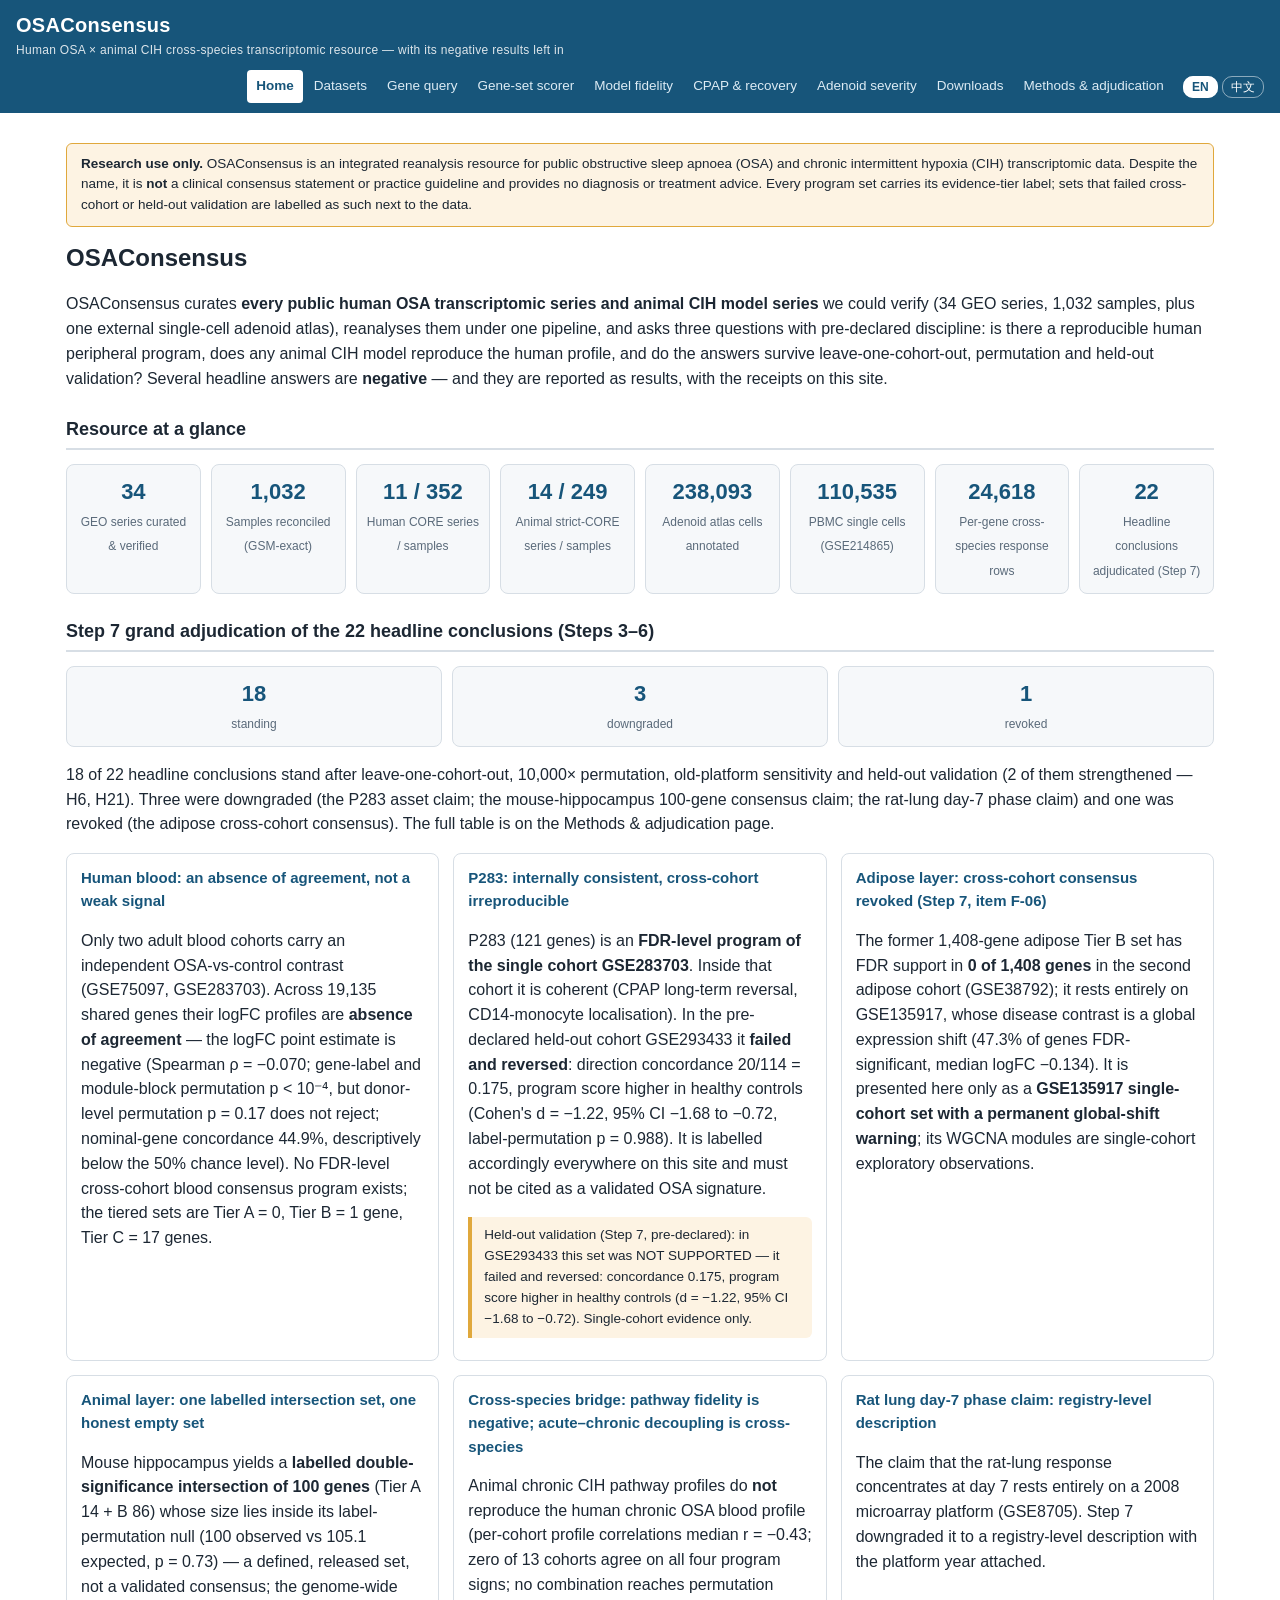
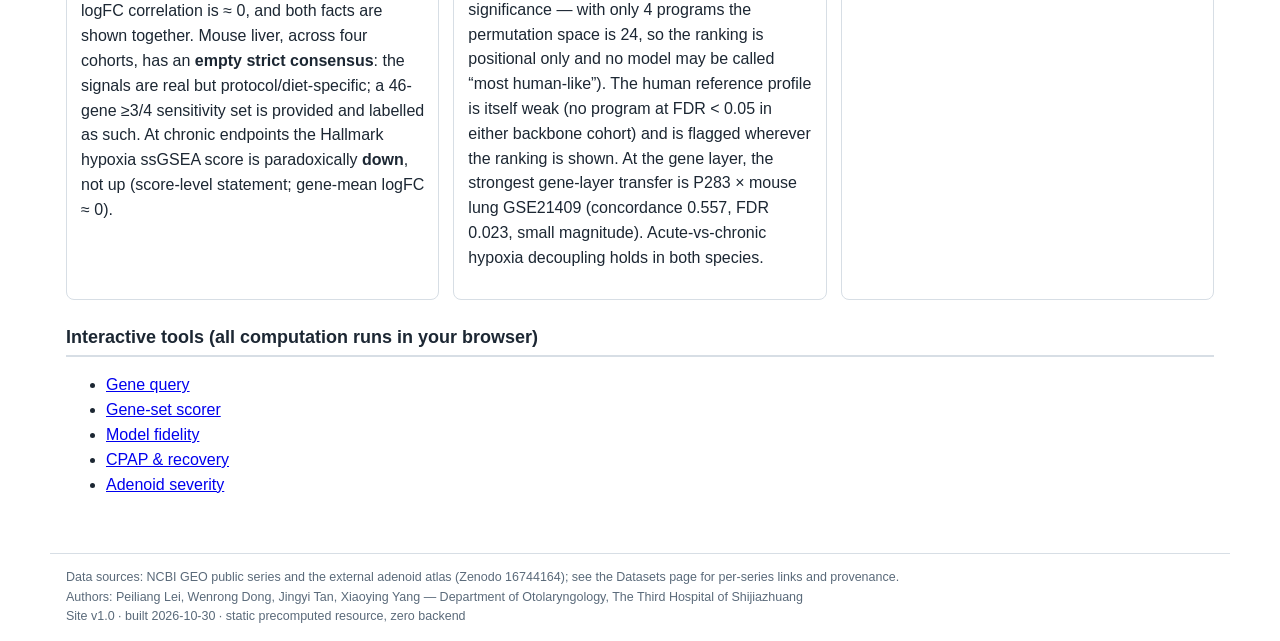
==== commit 224a6542: "OSAConsensus 2026-11-13 calibre sync: adjudication 18 standing / 3 downgraded (H13) / 1 revoked, H1 " ====
--- a/index.html
+++ b/index.html
@@ -16,22 +16,22 @@
 <div class="disc" data-i18n="disc"><b>Research use only.</b> OSAConsensus is an integrated reanalysis resource for public obstructive sleep apnoea (OSA) and chronic intermittent hypoxia (CIH) transcriptomic data. Despite the name, it is <b>not</b> a clinical consensus statement or practice guideline and provides no diagnosis or treatment advice. Every program set carries its evidence-tier label; sets that failed cross-cohort or held-out validation are labelled as such next to the data.</div>
 
 <h1>OSAConsensus</h1>
-<p data-i18n="idx_intro">OSAConsensus curates <b>every public human OSA transcriptomic series and animal CIH model series</b> we could verify (34 GEO series, 1,032 samples, plus one external single-cell adenoid atlas), reanalyses them under one pipeline, and asks three questions with pre-registered discipline: is there a reproducible human peripheral program, does any animal CIH model reproduce the human profile, and do the answers survive leave-one-cohort-out, permutation and held-out validation? Several headline answers are <b>negative</b> — and they are reported as results, with the receipts on this site.</p>
+<p data-i18n="idx_intro">OSAConsensus curates <b>every public human OSA transcriptomic series and animal CIH model series</b> we could verify (34 GEO series, 1,032 samples, plus one external single-cell adenoid atlas), reanalyses them under one pipeline, and asks three questions with pre-declared discipline: is there a reproducible human peripheral program, does any animal CIH model reproduce the human profile, and do the answers survive leave-one-cohort-out, permutation and held-out validation? Several headline answers are <b>negative</b> — and they are reported as results, with the receipts on this site.</p>
 <h2 data-i18n="idx_stats_h">Resource at a glance</h2>
 <div class="stats"><div class="stat"><b>34</b><span data-i18n="stat_series">GEO series curated &amp; verified</span></div><div class="stat"><b>1,032</b><span data-i18n="stat_gsm">Samples reconciled (GSM-exact)</span></div><div class="stat"><b>11 / 352</b><span data-i18n="stat_human">Human CORE series / samples</span></div><div class="stat"><b>14 / 249</b><span data-i18n="stat_animal">Animal strict-CORE series / samples</span></div><div class="stat"><b>238,093</b><span data-i18n="stat_adenoid">Adenoid atlas cells annotated</span></div><div class="stat"><b>110,535</b><span data-i18n="stat_pbmc">PBMC single cells (GSE214865)</span></div><div class="stat"><b>24,618</b><span data-i18n="stat_xs">Per-gene cross-species response rows</span></div><div class="stat"><b>22</b><span data-i18n="stat_adj">Headline conclusions adjudicated (Step 7)</span></div></div>
 <h2 data-i18n="idx_vhead">Step 7 grand adjudication of the 22 headline conclusions (Steps 3–6)</h2>
 <div class="stats">
-  <div class="stat"><b class="stand">19</b><span data-i18n="idx_vstand">standing</span></div>
-  <div class="stat"><b class="down">2</b><span data-i18n="idx_vdown">downgraded</span></div>
+  <div class="stat"><b class="stand">18</b><span data-i18n="idx_vstand">standing</span></div>
+  <div class="stat"><b class="down">3</b><span data-i18n="idx_vdown">downgraded</span></div>
   <div class="stat"><b class="revoked">1</b><span data-i18n="idx_vrev">revoked</span></div>
 </div>
-<p data-i18n="idx_vnote">19 of 22 headline conclusions stand after leave-one-cohort-out, 10,000× permutation, old-platform sensitivity and held-out validation (3 of them strengthened). Two were downgraded (the P283 asset claim; the rat-lung day-7 phase claim) and one was revoked (the adipose cross-cohort consensus). The full table is on the Methods &amp; adjudication page.</p>
+<p data-i18n="idx_vnote">18 of 22 headline conclusions stand after leave-one-cohort-out, 10,000× permutation, old-platform sensitivity and held-out validation (2 of them strengthened — H6, H21). Three were downgraded (the P283 asset claim; the mouse-hippocampus 100-gene consensus claim; the rat-lung day-7 phase claim) and one was revoked (the adipose cross-cohort consensus). The full table is on the Methods &amp; adjudication page.</p>
 <div class="cards">
-<div class="card"><h3 data-i18n="idx_h_blood">Human blood: a significant discordance, not a weak signal</h3><p data-i18n="idx_b_blood">Only two adult blood cohorts carry an independent OSA-vs-control contrast (GSE75097, GSE283703). Across 19,135 shared genes their logFC profiles are <b>significantly anti-correlated</b> (Spearman ρ = −0.070, gene-label permutation p &lt; 1e-4; nominal-gene concordance 44.9%, significantly below chance). No FDR-level cross-cohort blood consensus program exists; the tiered sets are Tier A = 0, Tier B = 1 gene, Tier C = 17 genes.</p></div>
-<div class="card"><h3 data-i18n="idx_h_p283">P283: internally consistent, cross-cohort irreproducible</h3><p data-i18n="idx_b_p283">P283 (121 genes) is an <b>FDR-level program of the single cohort GSE283703</b>. Inside that cohort it is coherent (CPAP long-term reversal, CD14-monocyte localisation). In the pre-declared held-out cohort GSE293433 it <b>failed and reversed</b>: direction concordance 20/114 = 0.175, program score higher in healthy controls (Cohen's d = −1.22, label-permutation p = 0.988). It is labelled accordingly everywhere on this site and must not be cited as a validated OSA signature.</p><div class="warn" data-i18n="warn_p283">Held-out validation (Step 7, pre-declared): in GSE293433 this set FAILED and reversed — concordance 0.175, program score higher in healthy controls (d = −1.22). Single-cohort evidence only.</div></div>
+<div class="card"><h3 data-i18n="idx_h_blood">Human blood: an absence of agreement, not a weak signal</h3><p data-i18n="idx_b_blood">Only two adult blood cohorts carry an independent OSA-vs-control contrast (GSE75097, GSE283703). Across 19,135 shared genes their logFC profiles are <b>absence of agreement</b> — the logFC point estimate is negative (Spearman ρ = −0.070; gene-label and module-block permutation p &lt; 10⁻⁴, but donor-level permutation p = 0.17 does not reject; nominal-gene concordance 44.9%, descriptively below the 50% chance level). No FDR-level cross-cohort blood consensus program exists; the tiered sets are Tier A = 0, Tier B = 1 gene, Tier C = 17 genes.</p></div>
+<div class="card"><h3 data-i18n="idx_h_p283">P283: internally consistent, cross-cohort irreproducible</h3><p data-i18n="idx_b_p283">P283 (121 genes) is an <b>FDR-level program of the single cohort GSE283703</b>. Inside that cohort it is coherent (CPAP long-term reversal, CD14-monocyte localisation). In the pre-declared held-out cohort GSE293433 it <b>failed and reversed</b>: direction concordance 20/114 = 0.175, program score higher in healthy controls (Cohen's d = −1.22, 95% CI −1.68 to −0.72, label-permutation p = 0.988). It is labelled accordingly everywhere on this site and must not be cited as a validated OSA signature.</p><div class="warn" data-i18n="warn_p283">Held-out validation (Step 7, pre-declared): in GSE293433 this set was NOT SUPPORTED — it failed and reversed: concordance 0.175, program score higher in healthy controls (d = −1.22, 95% CI −1.68 to −0.72). Single-cohort evidence only.</div></div>
 <div class="card"><h3 data-i18n="idx_h_fat">Adipose layer: cross-cohort consensus revoked (Step 7, item F-06)</h3><p data-i18n="idx_b_fat">The former 1,408-gene adipose Tier B set has FDR support in <b>0 of 1,408 genes</b> in the second adipose cohort (GSE38792); it rests entirely on GSE135917, whose disease contrast is a global expression shift (47.3% of genes FDR-significant, median logFC −0.134). It is presented here only as a <b>GSE135917 single-cohort set with a permanent global-shift warning</b>; its WGCNA modules are single-cohort exploratory observations.</p></div>
-<div class="card"><h3 data-i18n="idx_h_animal">Animal layer: one true consensus, one honest empty set</h3><p data-i18n="idx_b_animal">Mouse hippocampus yields a <b>strict two-cohort consensus of 100 genes</b> (Tier A 14 + B 86; the genome-wide logFC correlation is ≈ 0, so the consensus rests on double-significance intersection — both facts are shown together). Mouse liver, across four cohorts, has an <b>empty strict consensus</b>: the signals are real but protocol/diet-specific; a 46-gene ≥3/4 sensitivity set is provided and labelled as such. At chronic endpoints the Hallmark hypoxia ssGSEA score is paradoxically <b>down</b>, not up (score-level statement; gene-mean logFC ≈ 0).</p></div>
-<div class="card"><h3 data-i18n="idx_h_bridge">Cross-species bridge: pathway fidelity is negative; acute–chronic decoupling is cross-species</h3><p data-i18n="idx_b_bridge">Animal chronic CIH pathway profiles do <b>not</b> reproduce the human chronic OSA blood profile (per-cohort profile correlations median r = −0.43; zero of 13 cohorts agree on all four program signs; no combination reaches permutation significance — with only 4 programs the permutation space is 24, so the ranking is positional only and no model may be called “most human-like”). The human reference profile is itself weak (no program at FDR &lt; 0.05 in either backbone cohort) and is flagged wherever the ranking is shown. At the gene layer, the strongest true transfer is P283 × mouse lung GSE21409 (concordance 0.557, FDR 0.023, small magnitude). Acute-vs-chronic hypoxia decoupling holds in both species.</p></div>
+<div class="card"><h3 data-i18n="idx_h_animal">Animal layer: one labelled intersection set, one honest empty set</h3><p data-i18n="idx_b_animal">Mouse hippocampus yields a <b>labelled double-significance intersection of 100 genes</b> (Tier A 14 + B 86) whose size lies inside its label-permutation null (100 observed vs 105.1 expected, p = 0.73) — a defined, released set, not a validated consensus; the genome-wide logFC correlation is ≈ 0, and both facts are shown together. Mouse liver, across four cohorts, has an <b>empty strict consensus</b>: the signals are real but protocol/diet-specific; a 46-gene ≥3/4 sensitivity set is provided and labelled as such. At chronic endpoints the Hallmark hypoxia ssGSEA score is paradoxically <b>down</b>, not up (score-level statement; gene-mean logFC ≈ 0).</p></div>
+<div class="card"><h3 data-i18n="idx_h_bridge">Cross-species bridge: pathway fidelity is negative; acute–chronic decoupling is cross-species</h3><p data-i18n="idx_b_bridge">Animal chronic CIH pathway profiles do <b>not</b> reproduce the human chronic OSA blood profile (per-cohort profile correlations median r = −0.43; zero of 13 cohorts agree on all four program signs; no combination reaches permutation significance — with only 4 programs the permutation space is 24, so the ranking is positional only and no model may be called “most human-like”). The human reference profile is itself weak (no program at FDR &lt; 0.05 in either backbone cohort) and is flagged wherever the ranking is shown. At the gene layer, the strongest gene-layer transfer is P283 × mouse lung GSE21409 (concordance 0.557, FDR 0.023, small magnitude). Acute-vs-chronic hypoxia decoupling holds in both species.</p></div>
 <div class="card"><h3 data-i18n="idx_h_ratlung">Rat lung day-7 phase claim: registry-level description</h3><p data-i18n="idx_b_ratlung">The claim that the rat-lung response concentrates at day 7 rests entirely on a 2008 microarray platform (GSE8705). Step 7 downgraded it to a registry-level description with the platform year attached.</p></div>
 </div>
 <h2 data-i18n="idx_tools">Interactive tools (all computation runs in your browser)</h2>
@@ -49,7 +49,7 @@
 <div data-i18n="foot_ver">Site v1.0 · built 2026-10-30 · static precomputed resource, zero backend</div>
 </footer>
 
-<script>window.OC_I18N={"nav_home": {"en": "Home", "zh": "首页"}, "nav_cohorts": {"en": "Datasets", "zh": "数据集"}, "nav_gene": {"en": "Gene query", "zh": "单基因查询"}, "nav_scorer": {"en": "Gene-set scorer", "zh": "基因集打分器"}, "nav_fidelity": {"en": "Model fidelity", "zh": "模型保真度"}, "nav_cpap": {"en": "CPAP &amp; recovery", "zh": "CPAP 与恢复臂"}, "nav_adenoid": {"en": "Adenoid severity", "zh": "腺样体严重度"}, "nav_downloads": {"en": "Downloads", "zh": "下载"}, "nav_methods": {"en": "Methods &amp; adjudication", "zh": "方法与裁定"}, "title_home": {"en": "Home", "zh": "首页"}, "title_cohorts": {"en": "Datasets", "zh": "数据集策展表"}, "title_gene": {"en": "Gene query", "zh": "单基因跨物种查询"}, "title_scorer": {"en": "Gene-set scorer", "zh": "基因集打分器"}, "title_fidelity": {"en": "Cross-species model fidelity", "zh": "跨物种模型保真度"}, "title_cpap": {"en": "CPAP reversal &amp; animal recovery arms", "zh": "CPAP 逆转与动物恢复臂"}, "title_adenoid": {"en": "Adenoid severity explorer", "zh": "腺样体严重度探索器"}, "title_downloads": {"en": "Downloads", "zh": "数据下载"}, "title_methods": {"en": "Methods &amp; adjudication", "zh": "方法与总裁定"}, "disc": {"en": "<b>Research use only.</b> OSAConsensus is an integrated reanalysis resource for public obstructive sleep apnoea (OSA) and chronic intermittent hypoxia (CIH) transcriptomic data. Despite the name, it is <b>not</b> a clinical consensus statement or practice guideline and provides no diagnosis or treatment advice. Every program set carries its evidence-tier label; sets that failed cross-cohort or held-out validation are labelled as such next to the data.", "zh": "<b>仅供研究使用。</b>OSAConsensus 是对公开阻塞性睡眠呼吸暂停（OSA）与慢性间歇低氧（CIH）转录组数据的整合再分析资源。尽管名称含“Consensus”，本站<b>不是</b>临床共识声明或诊疗指南，不提供诊断或治疗建议。每个程序集都标注其证据层级标签；未通过跨队列或留出验证的集合会在数据旁如实标注。"}, "foot_src": {"en": "Data sources: NCBI GEO public series and the external adenoid atlas (Zenodo 16744164); see the Datasets page for per-series links and provenance.", "zh": "数据来源：NCBI GEO 公开系列与外部腺样体图谱（Zenodo 16744164）；各系列链接与出处见“数据集”页。"}, "foot_auth": {"en": "Authors: Peiliang Lei, Wenrong Dong, Jingyi Tan, Xiaoying Yang — Department of Otolaryngology, The Third Hospital of Shijiazhuang", "zh": "作者：Peiliang Lei、Wenrong Dong、Jingyi Tan、Xiaoying Yang — 石家庄市第三医院耳鼻咽喉科"}, "foot_ver": {"en": "Site v1.0 · built 2026-10-30 · static precomputed resource, zero backend", "zh": "站点 v1.0 · 构建于 2026-10-30 · 静态预计算资源，零后端"}, "idx_intro": {"en": "OSAConsensus curates <b>every public human OSA transcriptomic series and animal CIH model series</b> we could verify (34 GEO series, 1,032 samples, plus one external single-cell adenoid atlas), reanalyses them under one pipeline, and asks three questions with pre-registered discipline: is there a reproducible human peripheral program, does any animal CIH model reproduce the human profile, and do the answers survive leave-one-cohort-out, permutation and held-out validation? Several headline answers are <b>negative</b> — and they are reported as results, with the receipts on this site.", "zh": "OSAConsensus 策展了<b>全部可核验的公开人类 OSA 转录组系列与动物 CIH 模型系列</b>（34 个 GEO 系列、1,032 个样本，另加一个外部单细胞腺样体图谱），在同一流程下统一再分析，并以预声明纪律回答三个问题：人类外周是否存在可复现的程序、动物 CIH 模型是否复现人类画像、这些结论能否通过留一队列、置换与留出验证？若干头条答案是<b>阴性</b>的——本站将其作为结果如实呈现，凭证俱在站内。"}, "idx_vhead": {"en": "Step 7 grand adjudication of the 22 headline conclusions (Steps 3–6)", "zh": "Step 7 对 22 条头条结论（Step 3–6）的总裁定"}, "idx_vstand": {"en": "standing", "zh": "站立"}, "idx_vdown": {"en": "downgraded", "zh": "降级"}, "idx_vrev": {"en": "revoked", "zh": "撤销"}, "idx_vnote": {"en": "19 of 22 headline conclusions stand after leave-one-cohort-out, 10,000× permutation, old-platform sensitivity and held-out validation (3 of them strengthened). Two were downgraded (the P283 asset claim; the rat-lung day-7 phase claim) and one was revoked (the adipose cross-cohort consensus). The full table is on the Methods &amp; adjudication page.", "zh": "经留一队列、10,000 次置换、老平台敏感性与留出验证后，22 条头条结论中 19 条站立（其中 3 条被加强）。2 条降级（P283 资产口径；大鼠肺第 7 天时相），1 条撤销（脂肪跨队列共识）。全表见“方法与裁定”页。"}, "idx_h_blood": {"en": "Human blood: a significant discordance, not a weak signal", "zh": "人类血液：显著不一致，而非信号太弱"}, "idx_b_blood": {"en": "Only two adult blood cohorts carry an independent OSA-vs-control contrast (GSE75097, GSE283703). Across 19,135 shared genes their logFC profiles are <b>significantly anti-correlated</b> (Spearman ρ = −0.070, gene-label permutation p &lt; 1e-4; nominal-gene concordance 44.9%, significantly below chance). No FDR-level cross-cohort blood consensus program exists; the tiered sets are Tier A = 0, Tier B = 1 gene, Tier C = 17 genes.", "zh": "只有两个成人血液队列带独立的 OSA 对对照对比（GSE75097、GSE283703）。在 19,135 个共有基因上，两队列的 logFC 画像<b>显著反相关</b>（Spearman ρ = −0.070，基因标签置换 p &lt; 1e-4；名义基因一致率 44.9%，显著低于随机）。FDR 层血液跨队列共识程序不存在；分级集合为 Tier A = 0、Tier B = 1 个基因、Tier C = 17 个基因。"}, "idx_h_p283": {"en": "P283: internally consistent, cross-cohort irreproducible", "zh": "P283：队列内自洽，跨队列不可复现"}, "idx_b_p283": {"en": "P283 (121 genes) is an <b>FDR-level program of the single cohort GSE283703</b>. Inside that cohort it is coherent (CPAP long-term reversal, CD14-monocyte localisation). In the pre-declared held-out cohort GSE293433 it <b>failed and reversed</b>: direction concordance 20/114 = 0.175, program score higher in healthy controls (Cohen's d = −1.22, label-permutation p = 0.988). It is labelled accordingly everywhere on this site and must not be cited as a validated OSA signature.", "zh": "P283（121 基因）是<b>单队列 GSE283703 的 FDR 层程序</b>。在该队列内部它是自洽的（CPAP 长期逆转、CD14 单核定位）。在预声明的留出队列 GSE293433 中它<b>未通过且方向反转</b>：方向一致率 20/114 = 0.175，程序分数在健康对照更高（Cohen's d = −1.22，标签置换 p = 0.988）。本站各处均按此标注，不得将其引为已验证的 OSA 特征谱。"}, "idx_h_fat": {"en": "Adipose layer: cross-cohort consensus revoked (Step 7, item F-06)", "zh": "脂肪层：跨队列共识已撤销（Step 7，F-06 项）"}, "idx_b_fat": {"en": "The former 1,408-gene adipose Tier B set has FDR support in <b>0 of 1,408 genes</b> in the second adipose cohort (GSE38792); it rests entirely on GSE135917, whose disease contrast is a global expression shift (47.3% of genes FDR-significant, median logFC −0.134). It is presented here only as a <b>GSE135917 single-cohort set with a permanent global-shift warning</b>; its WGCNA modules are single-cohort exploratory observations.", "zh": "原 1,408 基因脂肪 Tier B 集合在第二个脂肪队列（GSE38792）中获得 FDR 支撑的基因为 <b>0/1,408</b>；它完全依赖 GSE135917，而该队列的疾病对比是全局表达平移（47.3% 基因 FDR 显著，中位 logFC −0.134）。本站仅将其呈现为<b>带永久全局平移警告的 GSE135917 单队列集</b>；其 WGCNA 模块为单队列探索性观察。"}, "idx_h_animal": {"en": "Animal layer: one true consensus, one honest empty set", "zh": "动物层：一个真共识，一个诚实的空集"}, "idx_b_animal": {"en": "Mouse hippocampus yields a <b>strict two-cohort consensus of 100 genes</b> (Tier A 14 + B 86; the genome-wide logFC correlation is ≈ 0, so the consensus rests on double-significance intersection — both facts are shown together). Mouse liver, across four cohorts, has an <b>empty strict consensus</b>: the signals are real but protocol/diet-specific; a 46-gene ≥3/4 sensitivity set is provided and labelled as such. At chronic endpoints the Hallmark hypoxia ssGSEA score is paradoxically <b>down</b>, not up (score-level statement; gene-mean logFC ≈ 0).", "zh": "小鼠海马给出<b>严格双队列共识 100 基因</b>（Tier A 14 + B 86；全基因组 logFC 相关 ≈ 0，故共识建立在双重显著交集之上——两个事实并列展示）。小鼠肝脏四个队列的<b>严格共识为空集</b>：信号真实但具方案/饮食特异性；另提供 46 基因 ≥3/4 敏感性集并如实标注。慢性终点 Hallmark 低氧 ssGSEA 分数反常地<b>下降</b>而非上升（分数层面陈述；基因平均 logFC ≈ 0）。"}, "idx_h_bridge": {"en": "Cross-species bridge: pathway fidelity is negative; acute–chronic decoupling is cross-species", "zh": "跨物种桥：通路保真度为阴性；急性–慢性脱耦跨物种成立"}, "idx_b_bridge": {"en": "Animal chronic CIH pathway profiles do <b>not</b> reproduce the human chronic OSA blood profile (per-cohort profile correlations median r = −0.43; zero of 13 cohorts agree on all four program signs; no combination reaches permutation significance — with only 4 programs the permutation space is 24, so the ranking is positional only and no model may be called “most human-like”). The human reference profile is itself weak (no program at FDR &lt; 0.05 in either backbone cohort) and is flagged wherever the ranking is shown. At the gene layer, the strongest true transfer is P283 × mouse lung GSE21409 (concordance 0.557, FDR 0.023, small magnitude). Acute-vs-chronic hypoxia decoupling holds in both species.", "zh": "动物慢性 CIH 通路画像<b>不复现</b>人类慢性 OSA 血液画像（逐队列画像相关中位 r = −0.43；13 个队列中 0 个在四个程序符号上全一致；无组合达置换显著——程序仅 4 个，置换空间只有 24 种，故排序仅有位置意义，禁止称任何模型“最像人”）。人类参照画像本身弱（两个主干队列均无程序达 FDR &lt; 0.05），排序出现处均附此警示。基因层最强的真实迁移是 P283 × 小鼠肺 GSE21409（一致率 0.557，FDR 0.023，幅度小）。急性与慢性低氧脱耦在两个物种均成立。"}, "idx_h_ratlung": {"en": "Rat lung day-7 phase claim: registry-level description", "zh": "大鼠肺第 7 天时相：登记层描述"}, "idx_b_ratlung": {"en": "The claim that the rat-lung response concentrates at day 7 rests entirely on a 2008 microarray platform (GSE8705). Step 7 downgraded it to a registry-level description with the platform year attached.", "zh": "“大鼠肺反应集中于第 7 天”的结论完全建立在 2008 年芯片平台（GSE8705）之上。Step 7 已将其降级为登记层描述并标注平台年代。"}, "idx_tools": {"en": "Interactive tools (all computation runs in your browser)", "zh": "交互工具（全部计算在访客浏览器内完成）"}, "idx_stats_h": {"en": "Resource at a glance", "zh": "资源概览"}, "tier_fdr_single": {"en": "FDR single-cohort", "zh": "FDR 单队列"}, "tier_nominal": {"en": "Nominal tier", "zh": "名义层"}, "tier_strict": {"en": "Strict cross-cohort consensus", "zh": "严格跨队列共识"}, "tier_sensitivity": {"en": "Sensitivity set", "zh": "敏感性集"}, "tier_revoked": {"en": "REVOKED as cross-cohort consensus — single-cohort set", "zh": "已撤销跨队列共识口径 — 单队列集"}, "tier_cohort_deg": {"en": "Cohort DEG set (FDR)", "zh": "队列差异集（FDR）"}, "tier_registry": {"en": "Registry / descriptive layer", "zh": "登记 / 描述层"}, "tier_exploratory": {"en": "Exploratory", "zh": "探索性"}, "warn_p283": {"en": "Held-out validation (Step 7, pre-declared): in GSE293433 this set FAILED and reversed — concordance 0.175, program score higher in healthy controls (d = −1.22). Single-cohort evidence only.", "zh": "留出验证（Step 7，预声明）：该集合在 GSE293433 中未通过且方向反转——一致率 0.175，程序分数在健康对照更高（d = −1.22）。仅单队列证据。"}, "warn_fat": {"en": "Global-shift warning: GSE135917's disease contrast is a global expression shift (47.3% of genes FDR-significant, median logFC −0.134). This set has FDR support in 0/1,408 genes in GSE38792 and is NOT a cross-cohort consensus (revoked in Step 7).", "zh": "全局平移警告：GSE135917 的疾病对比是全局表达平移（47.3% 基因 FDR 显著，中位 logFC −0.134）。该集合在 GSE38792 中 0/1,408 基因获 FDR 支撑，不是跨队列共识（Step 7 已撤销）。"}, "warn_fidelity": {"en": "The human reference profile is itself weak (no program at FDR &lt; 0.05 in either backbone cohort), and with 4 programs the label-permutation space is only 24 (minimum achievable one-sided p ≈ 0.042): no combination is permutation-significant. Ranks are positions only — no model is “most human-like”.", "zh": "人类参照画像本身弱（两个主干队列均无程序达 FDR &lt; 0.05）；程序仅 4 个，标签置换空间只有 24 种（单侧 p 理论下限 ≈ 0.042）：无组合达置换显著。名次仅为位置——不存在“最像人”的模型。"}, "warn_pdc": {"en": "Technical warning (Step 4 adjudication): all six genes are heat-shock family members; this endpoint set is a probable donor-processing batch artifact and is retained as a technical warning only.", "zh": "技术警告（Step 4 裁定）：6 个基因全部为热休克家族成员；该终点集很可能是供体处理批次伪迹，仅作技术警告保留。"}, "warn_ssgsea": {"en": "Score-level statement: these are ssGSEA relative-enrichment effects. At the gene-mean logFC level the same sets are ≈ 0 (Step 7, item P5) — do not read as “hypoxia genes are on average down-regulated”.", "zh": "分数层面陈述：此为 ssGSEA 相对富集效应。同一集合在基因平均 logFC 层面 ≈ 0（Step 7，P5 项）——不得读作“低氧基因平均下调”。"}, "coh_intro": {"en": "Frozen census of Step 1, downloaded and GSM-verified in Step 2 (34/34 series; 1,032 samples reconciled exactly). Layers: human CORE 11 series / 352 samples; animal strict CORE 14 / 249; animal disease-background layer 8 / 143; acute panel GSE214530 (288) always kept separate and never pooled. The external adenoid atlas (Yang et al., EMBO Mol Med 2026) is not a GEO series and is listed separately at the bottom.", "zh": "Step 1 冻结普查，Step 2 完成下载与 GSM 核验（34/34 系列；1,032 样本逐一对账）。分层：人类 CORE 11 系列 / 352 样本；动物严格 CORE 14 / 249；动物疾病背景层 8 / 143；急性面板 GSE214530（288）始终单独成层、从不合并。外部腺样体图谱（Yang 等，EMBO Mol Med 2026）不是 GEO 系列，单列于表末。"}, "coh_adenoid_note": {"en": "External adenoid atlas — Zenodo 16744164 (Yang et al., EMBO Mol Med 2026): 23 donors (Control 4 / Mild 7 / Moderate 6 / Severe 6), 238,500 cells in the deposited packages (238,093 annotated in Step 4). Processed expression matrices only; a TCR/BCR (VDJ) component was NOT verified and is not used anywhere in this resource.", "zh": "外部腺样体图谱 — Zenodo 16744164（Yang 等，EMBO Mol Med 2026）：23 名供体（对照 4 / 轻度 7 / 中度 6 / 重度 6），沉积包共 238,500 个细胞（Step 4 注释 238,093）。仅用处理后的表达矩阵；TCR/BCR（VDJ）成分未经核验，本资源任何部分均不使用。"}, "coh_gse293433_note": {"en": "GSE293433 was held out by design through Steps 3–6 and was opened for the first time in Step 7 as the pre-declared validation set. It is now a used dataset, not an untouched hold-out.", "zh": "GSE293433 在 Step 3–6 期间按设计留出，Step 7 作为预声明验证集首次打开。现已是已使用数据集，不再是未触碰的留出集。"}, "gene_intro": {"en": "One gene, its full cross-species record: human blood and adipose cohort effects, per-cohort animal ortholog responses (program-set genes, from the Step 6 response table), the adenoid severity gradient, and PBMC cell-type effects (GSE214865). Empty sections mean the gene was not measured / not in that table — absence is shown, never filled in.", "zh": "一个基因的完整跨物种履历：人类血液与脂肪队列效应、逐队列动物同源基因响应（程序集基因，来自 Step 6 响应表）、腺样体严重度梯度、PBMC 细胞型效应（GSE214865）。空白小节表示该基因在该表中未测得/不在表内——缺失如实显示，绝不填补。"}, "gene_xs_note": {"en": "Cross-species rows exist only for genes in the Step 6 program sets (P283, NOM18, hippocampus consensus, liver sensitivity set, adenoid sets). “concordant” is relative to the human set direction.", "zh": "跨物种行仅覆盖 Step 6 程序集内的基因（P283、NOM18、海马共识、肝敏感性集、腺样体集合）。“concordant”相对于人类集合方向。"}, "gene_pbmc_note": {"en": "PBMC pseudobulk per-cell-type differential expression (OSA vs control). In Step 4, no cell type had any FDR-significant gene at donor level; values are descriptive. Program-level localisation (P283 → CD14 monocytes) is a set-level statistic, reported on the Methods page.", "zh": "PBMC 按细胞型的拟bulk差异表达（OSA 对对照）。Step 4 中所有细胞型在供体层面均无 FDR 显著基因；此为描述性数值。程序层定位（P283 → CD14 单核）是集合层统计量，见“方法与裁定”页。"}, "sco_intro": {"en": "Paste a gene list (one symbol per line; an optional second column with a logFC or direction sign enables direction-concordance testing) and score it against every program set and cohort DEG panel in the resource. Enrichment is a hypergeometric test against the panel's measured background; concordance is a binomial test on the overlapping genes with known directions on both sides. All computation runs locally in your browser; nothing is uploaded. Panels keep their Step 7 tier labels and warnings — a high score against a single-cohort or revoked-calibre panel is not cross-cohort evidence.", "zh": "粘贴基因清单（每行一个符号；可选第二列填 logFC 或方向符号，即可启用方向一致性检验），对本资源全部程序集与队列差异面板打分。富集为相对于面板实测背景的超几何检验；一致性为对双侧方向均已知的重叠基因做二项检验。全部计算在本地浏览器完成，不上传任何数据。面板保留 Step 7 层级标签与警告——对单队列或已撤销口径面板的高分不是跨队列证据。"}, "sco_method": {"en": "Method note: hypergeometric enrichment uses each panel's own measured gene universe (shown per panel). This is the same overlap logic as the Steps 3/6 concordance analyses; the permutation-strengthened adjudications in the manuscript remain the primary statistics — treat scorer p-values as screening values.", "zh": "方法注：超几何富集使用各面板自身的实测基因背景（逐面板标示）。其重叠逻辑与 Step 3/6 的一致性分析同源；稿件中经置换补强的裁定仍为主要统计——打分器 p 值请作筛查值看待。"}, "fid_intro": {"en": "Pathway-layer fidelity (Step 6, main bridge layer): each animal (tissue × duration × background) combination's four-program ssGSEA effect profile (Hypoxia, Circadian, Inflammation, Oxidative stress) is correlated with the human chronic OSA blood reference profile. Gene-layer results are reported separately and labelled as the gene layer wherever the two are shown together.", "zh": "通路层保真度（Step 6，桥的主层）：每个动物（组织 × 时长 × 背景）组合的四程序 ssGSEA 效应画像（低氧、昼夜、炎症、氧化应激）与人类慢性 OSA 血液参照画像求相关。基因层结果单独报告；两层并列处均注明层。"}, "cpap_intro": {"en": "Human CPAP reversal (program scores, pre vs post / stage) beside the only two animal recovery arms. The two sides are asymmetric by design — different metrics and denominators — and are shown for direction and return-proportion only; cross-side proportion comparison is not permitted (Step 6 ruling). Headline: consistent reversal exists only inside GSE283703 (long CPAP); pooled across designs, P283 reversal is not significant (gene-set permutation p = 0.149) — “CPAP generally reverses the program” is not supported.", "zh": "人类 CPAP 逆转（程序分数，前后/分期）与仅有的两个动物恢复臂并置。两侧按设计不对称——指标与分母不同——仅比方向与回落比例，禁止跨侧比例比较（Step 6 裁定）。头条：一致的逆转只存在于 GSE283703 内部（长期 CPAP）；跨设计合并后 P283 逆转不显著（基因集置换 p = 0.149）——“CPAP 普遍逆转程序”不成立。"}, "ade_intro": {"en": "The external adenoid atlas (23 donors, four severity grades) reanalysed in Step 4: 238,093 annotated cells, 17 cell types. The severity gradient is FDR-null at tissue level (0 trend-FDR genes; no composition shift survives correction) but nominally diffuse and real (≈3.4× chance at trend p &lt; 0.01), converging on the T-cell compartment. The nominal 720-gene program below is a nominal-tier set — never cite it at FDR calibre. The tonsil cohort GSE274855 did not replicate it (design-bounded negative: no healthy arm, CPAP+ n = 3).", "zh": "外部腺样体图谱（23 名供体，四个严重度等级）Step 4 再分析：238,093 个注释细胞、17 种细胞型。严重度梯度在组织层面 FDR 为零（趋势 FDR 基因 0 个；组成移位无一通过校正），但名义层弥漫且真实（趋势 p &lt; 0.01 约为随机的 3.4 倍），汇聚于 T 细胞区室。下方的名义 720 基因程序是名义层集合——不得以 FDR 规格引用。扁桃体队列 GSE274855 未能复现（设计限定的阴性：无健康臂，CPAP+ n = 3）。"}, "ade_cellchat": {"en": "CellChat (exploratory, pooled Control 4 vs Severe 6 donors): interaction count ≈ unchanged (2,572 vs 2,507), total strength −20% in Severe. The immune–epithelial axis is dominated by MIF–CD74, whose Severe probability drops ≈ 9× (0.00919 → 0.00098), the largest change among 40 pathways. Exploratory calibre only.", "zh": "CellChat（探索性，对照 4 对重度 6 供体合并）：互作数近似不变（2,572 对 2,507），重度总强度 −20%。免疫–上皮轴由 MIF–CD74 主导，其重度概率下降约 9 倍（0.00919 → 0.00098），为 40 条通路中最大变化。仅探索性规格。"}, "dl_intro": {"en": "All frozen tables of the resource. Program-set files carry a tier/calibre column implementing the Step 7 adjudication: check it before citing any set. The per-gene cross-species response table (24,618 rows) is the entity of the cross-species bridge.", "zh": "本资源全部冻结表。程序集文件带层级/口径列，落实 Step 7 裁定：引用任何集合前先看该列。逐基因跨物种响应表（24,618 行）是跨物种桥的实体。"}, "met_intro": {"en": "Pipeline summary per step, then the full Step 7 grand adjudication table (H1–H22) that governs the wording of every claim on this site, and the inheritance list passed to the manuscript.", "zh": "各步流程概要，随后是统辖本站全部表述口径的 Step 7 总裁定全表（H1–H22），以及传递给稿件的继承清单。"}, "met_howto": {"en": "How to cite a set from this resource: (1) use the tier label as printed; (2) P283 must be described as a GSE283703 single-cohort program with its held-out reversal attached at first mention; (3) the adipose set must be named “GSE135917 single-cohort set” with the global-shift warning; (4) pathway claims are ssGSEA-score-level statements; (5) the fidelity ranking may be quoted by position only, never as significance.", "zh": "如何引用本站集合：（1）按印出的层级标签引用；（2）P283 必须表述为 GSE283703 单队列程序，首次出现即附留出反转结果；（3）脂肪集必须命名为“GSE135917 单队列集”并附全局平移警告；（4）通路结论为 ssGSEA 分数层面陈述；（5）保真度排序只能按位置引用，永不作显著性引用。"}, "adjst_stand": {"en": "Standing", "zh": "站立"}, "adjst_standplus": {"en": "Standing — strengthened", "zh": "站立（加强）"}, "adjst_standtilde": {"en": "Standing — wording tightened", "zh": "站立（口径收紧）"}, "adjst_down": {"en": "Downgraded", "zh": "降级"}, "adjst_revoked": {"en": "Revoked", "zh": "撤销"}, "tagline": {"en": "Human OSA × animal CIH cross-species transcriptomic resource — with its negative results left in", "zh": "人类 OSA × 动物 CIH 跨物种转录组资源——阴性结果如实保留"}, "stat_series": {"en": "GEO series curated &amp; verified", "zh": "GEO 系列（策展并核验）"}, "stat_gsm": {"en": "Samples reconciled (GSM-exact)", "zh": "样本（GSM 逐一对账）"}, "stat_human": {"en": "Human CORE series / samples", "zh": "人类 CORE 系列 / 样本"}, "stat_animal": {"en": "Animal strict-CORE series / samples", "zh": "动物严格 CORE 系列 / 样本"}, "stat_adenoid": {"en": "Adenoid atlas cells annotated", "zh": "腺样体图谱注释细胞"}, "stat_pbmc": {"en": "PBMC single cells (GSE214865)", "zh": "PBMC 单细胞（GSE214865）"}, "stat_xs": {"en": "Per-gene cross-species response rows", "zh": "逐基因跨物种响应行"}, "stat_adj": {"en": "Headline conclusions adjudicated (Step 7)", "zh": "总裁定头条结论（Step 7）"}};
+<script>window.OC_I18N={"nav_home": {"en": "Home", "zh": "首页"}, "nav_cohorts": {"en": "Datasets", "zh": "数据集"}, "nav_gene": {"en": "Gene query", "zh": "单基因查询"}, "nav_scorer": {"en": "Gene-set scorer", "zh": "基因集打分器"}, "nav_fidelity": {"en": "Model fidelity", "zh": "模型保真度"}, "nav_cpap": {"en": "CPAP &amp; recovery", "zh": "CPAP 与恢复臂"}, "nav_adenoid": {"en": "Adenoid severity", "zh": "腺样体严重度"}, "nav_downloads": {"en": "Downloads", "zh": "下载"}, "nav_methods": {"en": "Methods &amp; adjudication", "zh": "方法与裁定"}, "title_home": {"en": "Home", "zh": "首页"}, "title_cohorts": {"en": "Datasets", "zh": "数据集策展表"}, "title_gene": {"en": "Gene query", "zh": "单基因跨物种查询"}, "title_scorer": {"en": "Gene-set scorer", "zh": "基因集打分器"}, "title_fidelity": {"en": "Cross-species model fidelity", "zh": "跨物种模型保真度"}, "title_cpap": {"en": "CPAP reversal &amp; animal recovery arms", "zh": "CPAP 逆转与动物恢复臂"}, "title_adenoid": {"en": "Adenoid severity explorer", "zh": "腺样体严重度探索器"}, "title_downloads": {"en": "Downloads", "zh": "数据下载"}, "title_methods": {"en": "Methods &amp; adjudication", "zh": "方法与总裁定"}, "disc": {"en": "<b>Research use only.</b> OSAConsensus is an integrated reanalysis resource for public obstructive sleep apnoea (OSA) and chronic intermittent hypoxia (CIH) transcriptomic data. Despite the name, it is <b>not</b> a clinical consensus statement or practice guideline and provides no diagnosis or treatment advice. Every program set carries its evidence-tier label; sets that failed cross-cohort or held-out validation are labelled as such next to the data.", "zh": "<b>仅供研究使用。</b>OSAConsensus 是对公开阻塞性睡眠呼吸暂停（OSA）与慢性间歇低氧（CIH）转录组数据的整合再分析资源。尽管名称含“Consensus”，本站<b>不是</b>临床共识声明或诊疗指南，不提供诊断或治疗建议。每个程序集都标注其证据层级标签；未通过跨队列或留出验证的集合会在数据旁如实标注。"}, "foot_src": {"en": "Data sources: NCBI GEO public series and the external adenoid atlas (Zenodo 16744164); see the Datasets page for per-series links and provenance.", "zh": "数据来源：NCBI GEO 公开系列与外部腺样体图谱（Zenodo 16744164）；各系列链接与出处见“数据集”页。"}, "foot_auth": {"en": "Authors: Peiliang Lei, Wenrong Dong, Jingyi Tan, Xiaoying Yang — Department of Otolaryngology, The Third Hospital of Shijiazhuang", "zh": "作者：Peiliang Lei、Wenrong Dong、Jingyi Tan、Xiaoying Yang — 石家庄市第三医院耳鼻咽喉科"}, "foot_ver": {"en": "Site v1.0 · built 2026-10-30 · static precomputed resource, zero backend", "zh": "站点 v1.0 · 构建于 2026-10-30 · 静态预计算资源，零后端"}, "idx_intro": {"en": "OSAConsensus curates <b>every public human OSA transcriptomic series and animal CIH model series</b> we could verify (34 GEO series, 1,032 samples, plus one external single-cell adenoid atlas), reanalyses them under one pipeline, and asks three questions with pre-declared discipline: is there a reproducible human peripheral program, does any animal CIH model reproduce the human profile, and do the answers survive leave-one-cohort-out, permutation and held-out validation? Several headline answers are <b>negative</b> — and they are reported as results, with the receipts on this site.", "zh": "OSAConsensus 策展了<b>全部可核验的公开人类 OSA 转录组系列与动物 CIH 模型系列</b>（34 个 GEO 系列、1,032 个样本，另加一个外部单细胞腺样体图谱），在同一流程下统一再分析，并以预声明纪律回答三个问题：人类外周是否存在可复现的程序、动物 CIH 模型是否复现人类画像、这些结论能否通过留一队列、置换与留出验证？若干头条答案是<b>阴性</b>的——本站将其作为结果如实呈现，凭证俱在站内。"}, "idx_vhead": {"en": "Step 7 grand adjudication of the 22 headline conclusions (Steps 3–6)", "zh": "Step 7 对 22 条头条结论（Step 3–6）的总裁定"}, "idx_vstand": {"en": "standing", "zh": "站立"}, "idx_vdown": {"en": "downgraded", "zh": "降级"}, "idx_vrev": {"en": "revoked", "zh": "撤销"}, "idx_vnote": {"en": "18 of 22 headline conclusions stand after leave-one-cohort-out, 10,000× permutation, old-platform sensitivity and held-out validation (2 of them strengthened — H6, H21). Three were downgraded (the P283 asset claim; the mouse-hippocampus 100-gene consensus claim; the rat-lung day-7 phase claim) and one was revoked (the adipose cross-cohort consensus). The full table is on the Methods &amp; adjudication page.", "zh": "经留一队列、10,000 次置换、老平台敏感性与留出验证后，22 条头条结论中 18 条站立（其中 2 条被加强——H6、H21）。3 条降级（P283 资产口径；小鼠海马 100 基因共识口径；大鼠肺第 7 天时相），1 条撤销（脂肪跨队列共识）。全表见“方法与裁定”页。"}, "idx_h_blood": {"en": "Human blood: an absence of agreement, not a weak signal", "zh": "人类血液：无一致，而非信号太弱"}, "idx_b_blood": {"en": "Only two adult blood cohorts carry an independent OSA-vs-control contrast (GSE75097, GSE283703). Across 19,135 shared genes their logFC profiles are <b>absence of agreement</b> — the logFC point estimate is negative (Spearman ρ = −0.070; gene-label and module-block permutation p &lt; 10⁻⁴, but donor-level permutation p = 0.17 does not reject; nominal-gene concordance 44.9%, descriptively below the 50% chance level). No FDR-level cross-cohort blood consensus program exists; the tiered sets are Tier A = 0, Tier B = 1 gene, Tier C = 17 genes.", "zh": "只有两个成人血液队列带独立的 OSA 对对照对比（GSE75097、GSE283703）。在 19,135 个共有基因上，两队列的 logFC 画像<b>无一致</b>——logFC 点估计为负（Spearman ρ = −0.070；基因标签与模块块置换 p &lt; 10⁻⁴，但供体级置换 p = 0.17 不拒绝；名义基因一致率 44.9%，描述性低于 50% 随机水平）。FDR 层血液跨队列共识程序不存在；分级集合为 Tier A = 0、Tier B = 1 个基因、Tier C = 17 个基因。"}, "idx_h_p283": {"en": "P283: internally consistent, cross-cohort irreproducible", "zh": "P283：队列内自洽，跨队列不可复现"}, "idx_b_p283": {"en": "P283 (121 genes) is an <b>FDR-level program of the single cohort GSE283703</b>. Inside that cohort it is coherent (CPAP long-term reversal, CD14-monocyte localisation). In the pre-declared held-out cohort GSE293433 it <b>failed and reversed</b>: direction concordance 20/114 = 0.175, program score higher in healthy controls (Cohen's d = −1.22, 95% CI −1.68 to −0.72, label-permutation p = 0.988). It is labelled accordingly everywhere on this site and must not be cited as a validated OSA signature.", "zh": "P283（121 基因）是<b>单队列 GSE283703 的 FDR 层程序</b>。在该队列内部它是自洽的（CPAP 长期逆转、CD14 单核定位）。在预声明的留出队列 GSE293433 中它<b>未通过且方向反转</b>：方向一致率 20/114 = 0.175，程序分数在健康对照更高（Cohen's d = −1.22，95% CI −1.68 to −0.72，标签置换 p = 0.988）。本站各处均按此标注，不得将其引为已验证的 OSA 特征谱。"}, "idx_h_fat": {"en": "Adipose layer: cross-cohort consensus revoked (Step 7, item F-06)", "zh": "脂肪层：跨队列共识已撤销（Step 7，F-06 项）"}, "idx_b_fat": {"en": "The former 1,408-gene adipose Tier B set has FDR support in <b>0 of 1,408 genes</b> in the second adipose cohort (GSE38792); it rests entirely on GSE135917, whose disease contrast is a global expression shift (47.3% of genes FDR-significant, median logFC −0.134). It is presented here only as a <b>GSE135917 single-cohort set with a permanent global-shift warning</b>; its WGCNA modules are single-cohort exploratory observations.", "zh": "原 1,408 基因脂肪 Tier B 集合在第二个脂肪队列（GSE38792）中获得 FDR 支撑的基因为 <b>0/1,408</b>；它完全依赖 GSE135917，而该队列的疾病对比是全局表达平移（47.3% 基因 FDR 显著，中位 logFC −0.134）。本站仅将其呈现为<b>带永久全局平移警告的 GSE135917 单队列集</b>；其 WGCNA 模块为单队列探索性观察。"}, "idx_h_animal": {"en": "Animal layer: one labelled intersection set, one honest empty set", "zh": "动物层：一个有标签交集集，一个诚实的空集"}, "idx_b_animal": {"en": "Mouse hippocampus yields a <b>labelled double-significance intersection of 100 genes</b> (Tier A 14 + B 86) whose size lies inside its label-permutation null (100 observed vs 105.1 expected, p = 0.73) — a defined, released set, not a validated consensus; the genome-wide logFC correlation is ≈ 0, and both facts are shown together. Mouse liver, across four cohorts, has an <b>empty strict consensus</b>: the signals are real but protocol/diet-specific; a 46-gene ≥3/4 sensitivity set is provided and labelled as such. At chronic endpoints the Hallmark hypoxia ssGSEA score is paradoxically <b>down</b>, not up (score-level statement; gene-mean logFC ≈ 0).", "zh": "小鼠海马给出<b>有标签的双重显著交集 100 基因</b>（Tier A 14 + B 86），其大小处于标签置换零分布内（观测 100 vs 期望 105.1，p = 0.73）——是定义明确、已发布的集合，不是已验证共识；全基因组 logFC 相关 ≈ 0，两个事实并列展示。小鼠肝脏四个队列的<b>严格共识为空集</b>：信号真实但具方案/饮食特异性；另提供 46 基因 ≥3/4 敏感性集并如实标注。慢性终点 Hallmark 低氧 ssGSEA 分数反常地<b>下降</b>而非上升（分数层面陈述；基因平均 logFC ≈ 0）。"}, "idx_h_bridge": {"en": "Cross-species bridge: pathway fidelity is negative; acute–chronic decoupling is cross-species", "zh": "跨物种桥：通路保真度为阴性；急性–慢性脱耦跨物种成立"}, "idx_b_bridge": {"en": "Animal chronic CIH pathway profiles do <b>not</b> reproduce the human chronic OSA blood profile (per-cohort profile correlations median r = −0.43; zero of 13 cohorts agree on all four program signs; no combination reaches permutation significance — with only 4 programs the permutation space is 24, so the ranking is positional only and no model may be called “most human-like”). The human reference profile is itself weak (no program at FDR &lt; 0.05 in either backbone cohort) and is flagged wherever the ranking is shown. At the gene layer, the strongest gene-layer transfer is P283 × mouse lung GSE21409 (concordance 0.557, FDR 0.023, small magnitude). Acute-vs-chronic hypoxia decoupling holds in both species.", "zh": "动物慢性 CIH 通路画像<b>不复现</b>人类慢性 OSA 血液画像（逐队列画像相关中位 r = −0.43；13 个队列中 0 个在四个程序符号上全一致；无组合达置换显著——程序仅 4 个，置换空间只有 24 种，故排序仅有位置意义，禁止称任何模型“最像人”）。人类参照画像本身弱（两个主干队列均无程序达 FDR &lt; 0.05），排序出现处均附此警示。基因层最强的迁移是 P283 × 小鼠肺 GSE21409（一致率 0.557，FDR 0.023，幅度小）。急性与慢性低氧脱耦在两个物种均成立。"}, "idx_h_ratlung": {"en": "Rat lung day-7 phase claim: registry-level description", "zh": "大鼠肺第 7 天时相：登记层描述"}, "idx_b_ratlung": {"en": "The claim that the rat-lung response concentrates at day 7 rests entirely on a 2008 microarray platform (GSE8705). Step 7 downgraded it to a registry-level description with the platform year attached.", "zh": "“大鼠肺反应集中于第 7 天”的结论完全建立在 2008 年芯片平台（GSE8705）之上。Step 7 已将其降级为登记层描述并标注平台年代。"}, "idx_tools": {"en": "Interactive tools (all computation runs in your browser)", "zh": "交互工具（全部计算在访客浏览器内完成）"}, "idx_stats_h": {"en": "Resource at a glance", "zh": "资源概览"}, "tier_fdr_single": {"en": "FDR single-cohort", "zh": "FDR 单队列"}, "tier_nominal": {"en": "Nominal tier", "zh": "名义层"}, "tier_strict": {"en": "Labelled intersection set — at permutation null", "zh": "有标签交集集——处于置换零分布内"}, "tier_fdr_single_heldout": {"en": "FDR single-cohort — held-out NOT supported", "zh": "FDR 单队列——留出未通过"}, "tier_fat_single": {"en": "Single-cohort set (GSE135917) — global-shift warning; revoked as cross-cohort consensus", "zh": "单队列集（GSE135917）——全局平移警告；跨队列共识口径已撤销"}, "tier_sensitivity": {"en": "Sensitivity set", "zh": "敏感性集"}, "tier_revoked": {"en": "REVOKED as cross-cohort consensus — single-cohort set", "zh": "已撤销跨队列共识口径 — 单队列集"}, "tier_cohort_deg": {"en": "Cohort DEG set (FDR)", "zh": "队列差异集（FDR）"}, "tier_registry": {"en": "Registry / descriptive layer", "zh": "登记 / 描述层"}, "tier_exploratory": {"en": "Exploratory", "zh": "探索性"}, "warn_p283": {"en": "Held-out validation (Step 7, pre-declared): in GSE293433 this set was NOT SUPPORTED — it failed and reversed: concordance 0.175, program score higher in healthy controls (d = −1.22, 95% CI −1.68 to −0.72). Single-cohort evidence only.", "zh": "留出验证（Step 7，预声明）：该集合在 GSE293433 中不获支持（not supported）——未通过且方向反转：一致率 0.175，程序分数在健康对照更高（d = −1.22，95% CI −1.68 to −0.72）。仅单队列证据。"}, "warn_fat": {"en": "Global-shift warning: GSE135917's disease contrast is a global expression shift (47.3% of genes FDR-significant, median logFC −0.134). This set has FDR support in 0/1,408 genes in GSE38792 and is NOT a cross-cohort consensus (revoked in Step 7).", "zh": "全局平移警告：GSE135917 的疾病对比是全局表达平移（47.3% 基因 FDR 显著，中位 logFC −0.134）。该集合在 GSE38792 中 0/1,408 基因获 FDR 支撑，不是跨队列共识（Step 7 已撤销）。"}, "warn_fidelity": {"en": "The human reference profile is itself weak (no program at FDR &lt; 0.05 in either backbone cohort), and with 4 programs the label-permutation space is only 24 (minimum achievable one-sided p ≈ 0.042): no combination is permutation-significant. Ranks are positions only — no model is “most human-like”.", "zh": "人类参照画像本身弱（两个主干队列均无程序达 FDR &lt; 0.05）；程序仅 4 个，标签置换空间只有 24 种（单侧 p 理论下限 ≈ 0.042）：无组合达置换显著。名次仅为位置——不存在“最像人”的模型。"}, "warn_pdc": {"en": "Technical warning (Step 4 adjudication): all six genes are heat-shock family members; this endpoint set is a probable donor-processing batch artifact and is retained as a technical warning only.", "zh": "技术警告（Step 4 裁定）：6 个基因全部为热休克家族成员；该终点集很可能是供体处理批次伪迹，仅作技术警告保留。"}, "warn_ssgsea": {"en": "Score-level statement: these are ssGSEA relative-enrichment effects. At the gene-mean logFC level the same sets are ≈ 0 (Step 7, item P5) — do not read as “hypoxia genes are on average down-regulated”.", "zh": "分数层面陈述：此为 ssGSEA 相对富集效应。同一集合在基因平均 logFC 层面 ≈ 0（Step 7，P5 项）——不得读作“低氧基因平均下调”。"}, "coh_intro": {"en": "Frozen census of Step 1, downloaded and GSM-verified in Step 2 (34 GEO series + 1 external atlas; 1,032 GEO samples reconciled exactly). Layers: human CORE 11 series / 352 samples; animal strict CORE 14 / 249; animal disease-background layer 8 / 143; acute panel GSE214530 (288) always kept separate and never pooled. The external adenoid atlas (Yang et al., EMBO Mol Med 2026) is not a GEO series and is listed separately at the bottom.", "zh": "Step 1 冻结普查，Step 2 完成下载与 GSM 核验（34 个 GEO 系列 + 1 个外部图谱；1,032 个 GEO 样本逐一对账）。分层：人类 CORE 11 系列 / 352 样本；动物严格 CORE 14 / 249；动物疾病背景层 8 / 143；急性面板 GSE214530（288）始终单独成层、从不合并。外部腺样体图谱（Yang 等，EMBO Mol Med 2026）不是 GEO 系列，单列于表末。"}, "coh_adenoid_note": {"en": "External adenoid atlas — Zenodo 16744164 (Yang et al., EMBO Mol Med 2026): 23 donors (Control 4 / Mild 7 / Moderate 6 / Severe 6), 238,500 cells in the deposited packages (238,093 annotated in Step 4). Processed expression matrices only; a TCR/BCR (VDJ) component was NOT verified and is not used anywhere in this resource.", "zh": "外部腺样体图谱 — Zenodo 16744164（Yang 等，EMBO Mol Med 2026）：23 名供体（对照 4 / 轻度 7 / 中度 6 / 重度 6），沉积包共 238,500 个细胞（Step 4 注释 238,093）。仅用处理后的表达矩阵；TCR/BCR（VDJ）成分未经核验，本资源任何部分均不使用。"}, "coh_gse293433_note": {"en": "GSE293433 was held out by design through Steps 3–6 and was opened for the first time in Step 7 as the pre-declared validation set. It is now a used dataset, not an untouched hold-out.", "zh": "GSE293433 在 Step 3–6 期间按设计留出，Step 7 作为预声明验证集首次打开。现已是已使用数据集，不再是未触碰的留出集。"}, "gene_intro": {"en": "One gene, its full cross-species record: human blood and adipose cohort effects, per-cohort animal ortholog responses (program-set genes, from the Step 6 response table), the adenoid severity gradient, and PBMC cell-type effects (GSE214865). Empty sections mean the gene was not measured / not in that table — absence is shown, never filled in.", "zh": "一个基因的完整跨物种履历：人类血液与脂肪队列效应、逐队列动物同源基因响应（程序集基因，来自 Step 6 响应表）、腺样体严重度梯度、PBMC 细胞型效应（GSE214865）。空白小节表示该基因在该表中未测得/不在表内——缺失如实显示，绝不填补。"}, "gene_xs_note": {"en": "Cross-species rows exist only for genes in the Step 6 program sets (P283, NOM18, hippocampus labelled intersection set, liver sensitivity set, adenoid sets). “concordant” is relative to the human set direction.", "zh": "跨物种行仅覆盖 Step 6 程序集内的基因（P283、NOM18、海马有标签交集集、肝敏感性集、腺样体集合）。“concordant”相对于人类集合方向。"}, "gene_pbmc_note": {"en": "PBMC pseudobulk per-cell-type differential expression (OSA vs control). In Step 4, no cell type had any FDR-significant gene at donor level; values are descriptive. Program-level localisation (P283 → CD14 monocytes) is a set-level statistic, reported on the Methods page.", "zh": "PBMC 按细胞型的拟bulk差异表达（OSA 对对照）。Step 4 中所有细胞型在供体层面均无 FDR 显著基因；此为描述性数值。程序层定位（P283 → CD14 单核）是集合层统计量，见“方法与裁定”页。"}, "sco_intro": {"en": "Paste a gene list (one symbol per line; an optional second column with a logFC or direction sign enables direction-concordance testing) and score it against every program set and cohort DEG panel in the resource. Enrichment is a hypergeometric test against the panel's measured background; concordance is a binomial test on the overlapping genes with known directions on both sides. All computation runs locally in your browser; nothing is uploaded. Panels keep their Step 7 tier labels and warnings — a high score against a single-cohort or revoked-calibre panel is not cross-cohort evidence.", "zh": "粘贴基因清单（每行一个符号；可选第二列填 logFC 或方向符号，即可启用方向一致性检验），对本资源全部程序集与队列差异面板打分。富集为相对于面板实测背景的超几何检验；一致性为对双侧方向均已知的重叠基因做二项检验。全部计算在本地浏览器完成，不上传任何数据。面板保留 Step 7 层级标签与警告——对单队列或已撤销口径面板的高分不是跨队列证据。"}, "sco_method": {"en": "Method note: hypergeometric enrichment uses each panel's own measured gene universe (shown per panel). This is the same overlap logic as the Steps 3/6 concordance analyses; the permutation-strengthened adjudications in the manuscript remain the primary statistics — treat scorer p-values as screening values.", "zh": "方法注：超几何富集使用各面板自身的实测基因背景（逐面板标示）。其重叠逻辑与 Step 3/6 的一致性分析同源；稿件中经置换补强的裁定仍为主要统计——打分器 p 值请作筛查值看待。"}, "fid_intro": {"en": "Pathway-layer fidelity (Step 6, main bridge layer): each animal (tissue × duration × background) combination's four-program ssGSEA effect profile (Hypoxia, Circadian, Inflammation, Oxidative stress) is correlated with the human chronic OSA blood reference profile. Gene-layer results are reported separately and labelled as the gene layer wherever the two are shown together.", "zh": "通路层保真度（Step 6，桥的主层）：每个动物（组织 × 时长 × 背景）组合的四程序 ssGSEA 效应画像（低氧、昼夜、炎症、氧化应激）与人类慢性 OSA 血液参照画像求相关。基因层结果单独报告；两层并列处均注明层。"}, "cpap_intro": {"en": "Human CPAP reversal (program scores, pre vs post / stage) beside the only two animal recovery arms. The two sides are asymmetric by design — different metrics and denominators — and are shown for direction and return-proportion only; cross-side proportion comparison is not permitted (Step 6 ruling). Headline: consistent reversal exists only inside GSE283703 (long CPAP); pooled across designs, P283 reversal is not significant (gene-set permutation p = 0.149) — “CPAP generally reverses the program” is not supported.", "zh": "人类 CPAP 逆转（程序分数，前后/分期）与仅有的两个动物恢复臂并置。两侧按设计不对称——指标与分母不同——仅比方向与回落比例，禁止跨侧比例比较（Step 6 裁定）。头条：一致的逆转只存在于 GSE283703 内部（长期 CPAP）；跨设计合并后 P283 逆转不显著（基因集置换 p = 0.149）——“CPAP 普遍逆转程序”不成立。"}, "ade_intro": {"en": "The external adenoid atlas (23 donors, four severity grades) reanalysed in Step 4: 238,093 annotated cells, 17 cell types. The severity gradient is FDR-null at tissue level (0 trend-FDR genes; no composition shift survives correction) but nominally diffuse and real (≈3.4× chance at trend p &lt; 0.01), converging on the T-cell compartment. The nominal 720-gene program below is a nominal-tier set — never cite it at FDR calibre. The tonsil cohort GSE274855 did not replicate it (design-bounded negative: no healthy arm, CPAP+ n = 3).", "zh": "外部腺样体图谱（23 名供体，四个严重度等级）Step 4 再分析：238,093 个注释细胞、17 种细胞型。严重度梯度在组织层面 FDR 为零（趋势 FDR 基因 0 个；组成移位无一通过校正），但名义层弥漫且真实（趋势 p &lt; 0.01 约为随机的 3.4 倍），汇聚于 T 细胞区室。下方的名义 720 基因程序是名义层集合——不得以 FDR 规格引用。扁桃体队列 GSE274855 未能复现（设计限定的阴性：无健康臂，CPAP+ n = 3）。"}, "ade_cellchat": {"en": "CellChat (exploratory, pooled Control 4 vs Severe 6 donors): interaction count ≈ unchanged (2,572 vs 2,507), total strength −20% in Severe. The immune–epithelial axis is dominated by MIF–CD74, whose Severe probability drops ≈ 9× (0.00919 → 0.00098), the largest change among 40 pathways. Exploratory calibre only.", "zh": "CellChat（探索性，对照 4 对重度 6 供体合并）：互作数近似不变（2,572 对 2,507），重度总强度 −20%。免疫–上皮轴由 MIF–CD74 主导，其重度概率下降约 9 倍（0.00919 → 0.00098），为 40 条通路中最大变化。仅探索性规格。"}, "dl_intro": {"en": "All frozen tables of the resource. Program-set files carry a tier/calibre column implementing the Step 7 adjudication: check it before citing any set. The per-gene cross-species response table (24,618 rows) is the entity of the cross-species bridge.", "zh": "本资源全部冻结表。程序集文件带层级/口径列，落实 Step 7 裁定：引用任何集合前先看该列。逐基因跨物种响应表（24,618 行）是跨物种桥的实体。"}, "met_intro": {"en": "Pipeline summary per step, then the full Step 7 grand adjudication table (H1–H22) that governs the wording of every claim on this site, and the inheritance list passed to the manuscript.", "zh": "各步流程概要，随后是统辖本站全部表述口径的 Step 7 总裁定全表（H1–H22），以及传递给稿件的继承清单。"}, "met_howto": {"en": "How to cite a set from this resource: (1) use the tier label as printed; (2) P283 must be described as a GSE283703 single-cohort program with its held-out reversal attached at first mention; (3) the adipose set must be named “GSE135917 single-cohort set” with the global-shift warning; (4) pathway claims are ssGSEA-score-level statements; (5) the fidelity ranking may be quoted by position only, never as significance.", "zh": "如何引用本站集合：（1）按印出的层级标签引用；（2）P283 必须表述为 GSE283703 单队列程序，首次出现即附留出反转结果；（3）脂肪集必须命名为“GSE135917 单队列集”并附全局平移警告；（4）通路结论为 ssGSEA 分数层面陈述；（5）保真度排序只能按位置引用，永不作显著性引用。"}, "adjst_stand": {"en": "Standing", "zh": "站立"}, "adjst_standplus": {"en": "Standing — strengthened", "zh": "站立（加强）"}, "adjst_standtilde": {"en": "Standing — wording tightened", "zh": "站立（口径收紧）"}, "adjst_down": {"en": "Downgraded", "zh": "降级"}, "adjst_revoked": {"en": "Revoked", "zh": "撤销"}, "tagline": {"en": "Human OSA × animal CIH cross-species transcriptomic resource — with its negative results left in", "zh": "人类 OSA × 动物 CIH 跨物种转录组资源——阴性结果如实保留"}, "stat_series": {"en": "GEO series curated &amp; verified", "zh": "GEO 系列（策展并核验）"}, "stat_gsm": {"en": "Samples reconciled (GSM-exact)", "zh": "样本（GSM 逐一对账）"}, "stat_human": {"en": "Human CORE series / samples", "zh": "人类 CORE 系列 / 样本"}, "stat_animal": {"en": "Animal strict-CORE series / samples", "zh": "动物严格 CORE 系列 / 样本"}, "stat_adenoid": {"en": "Adenoid atlas cells annotated", "zh": "腺样体图谱注释细胞"}, "stat_pbmc": {"en": "PBMC single cells (GSE214865)", "zh": "PBMC 单细胞（GSE214865）"}, "stat_xs": {"en": "Per-gene cross-species response rows", "zh": "逐基因跨物种响应行"}, "stat_adj": {"en": "Headline conclusions adjudicated (Step 7)", "zh": "总裁定头条结论（Step 7）"}};
 function oc_setLang(l){if(l!=='en'&&l!=='zh')l='en';try{localStorage.setItem('oc_lang',l);}catch(e){}document.documentElement.lang=(l==='zh'?'zh-CN':'en');document.querySelectorAll('[data-i18n]').forEach(function(el){var d=window.OC_I18N[el.getAttribute('data-i18n')];if(d&&d[l]!==undefined)el.innerHTML=d[l];});document.querySelectorAll('[data-i18n-ph]').forEach(function(el){var d=window.OC_I18N[el.getAttribute('data-i18n-ph')];if(d&&d[l]!==undefined)el.setAttribute('placeholder',d[l]);});document.querySelectorAll('.lang-toggle a').forEach(function(a){a.classList.toggle('active',a.getAttribute('data-lang')===l);});if(window.OC_langChanged)window.OC_langChanged(l);}
 document.addEventListener('DOMContentLoaded',function(){var l='en';try{l=localStorage.getItem('oc_lang')||'en';}catch(e){}oc_setLang(l);});</script>
 </body>
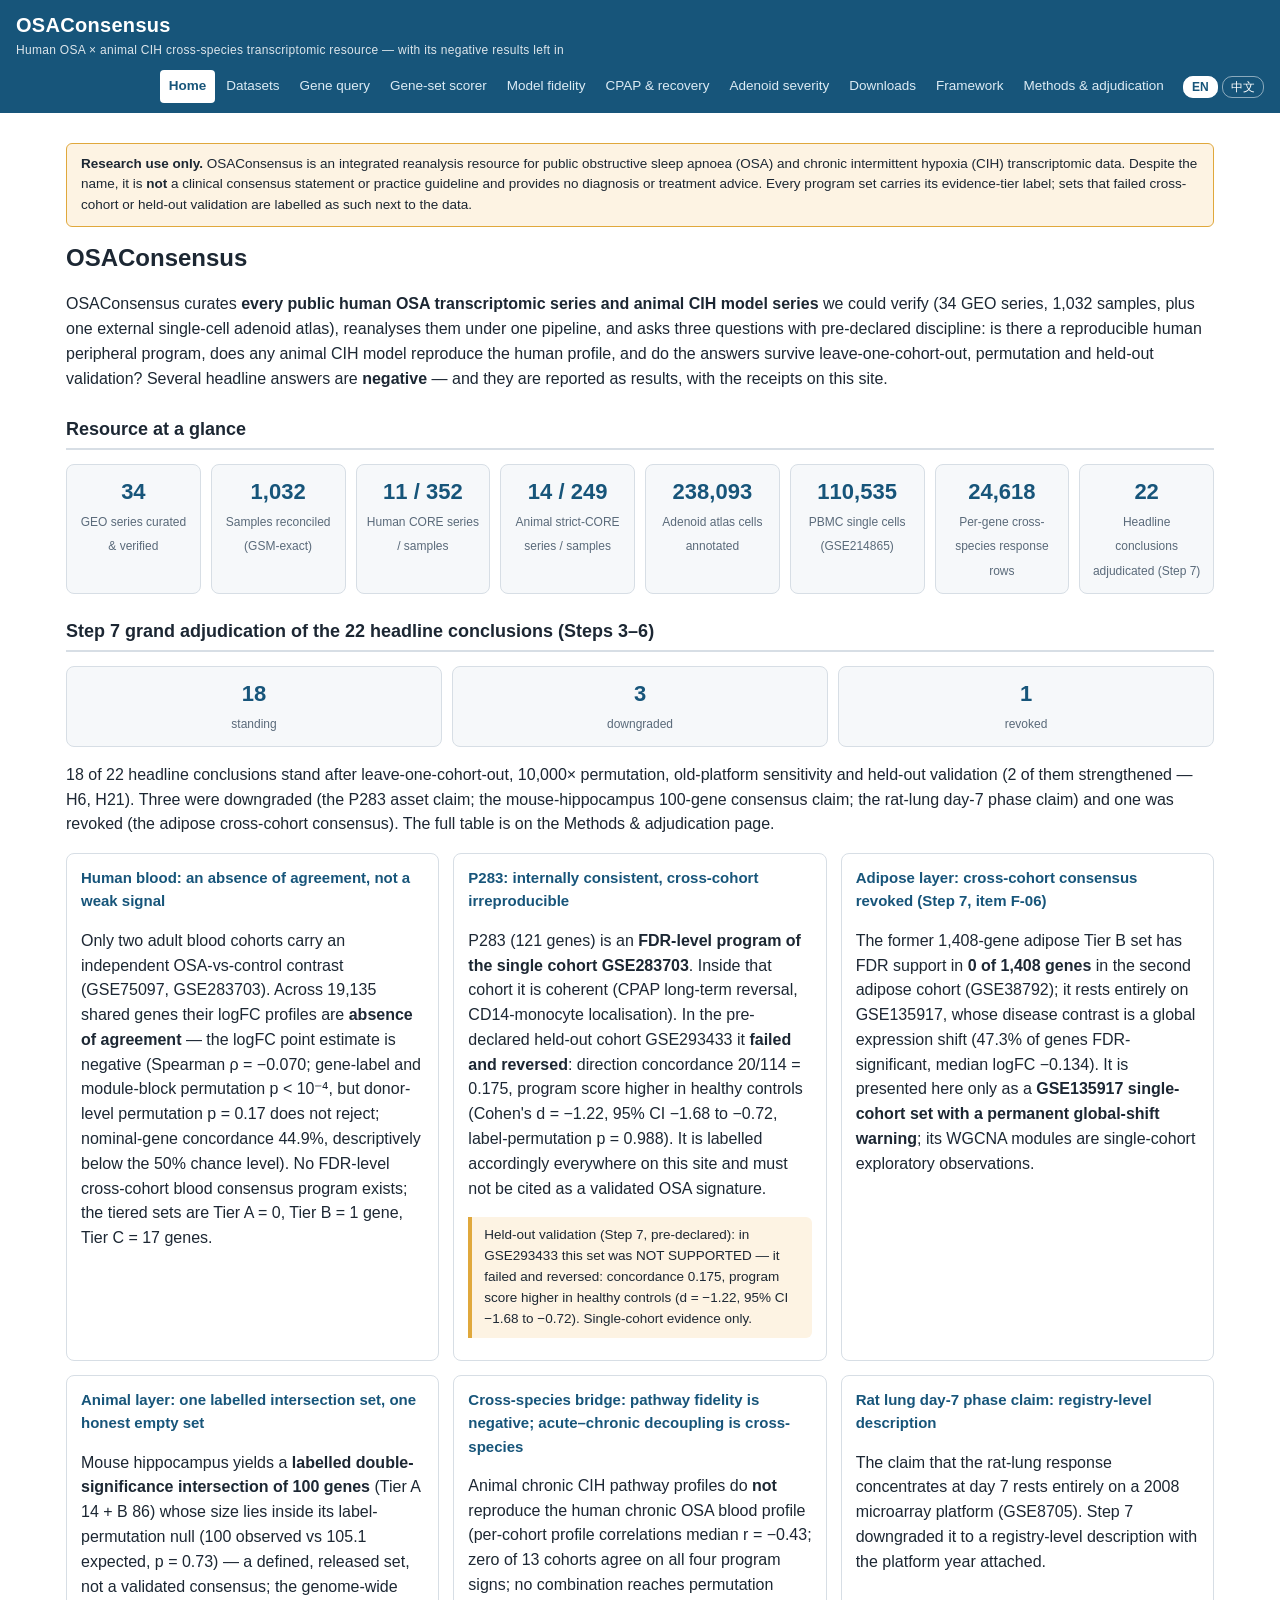
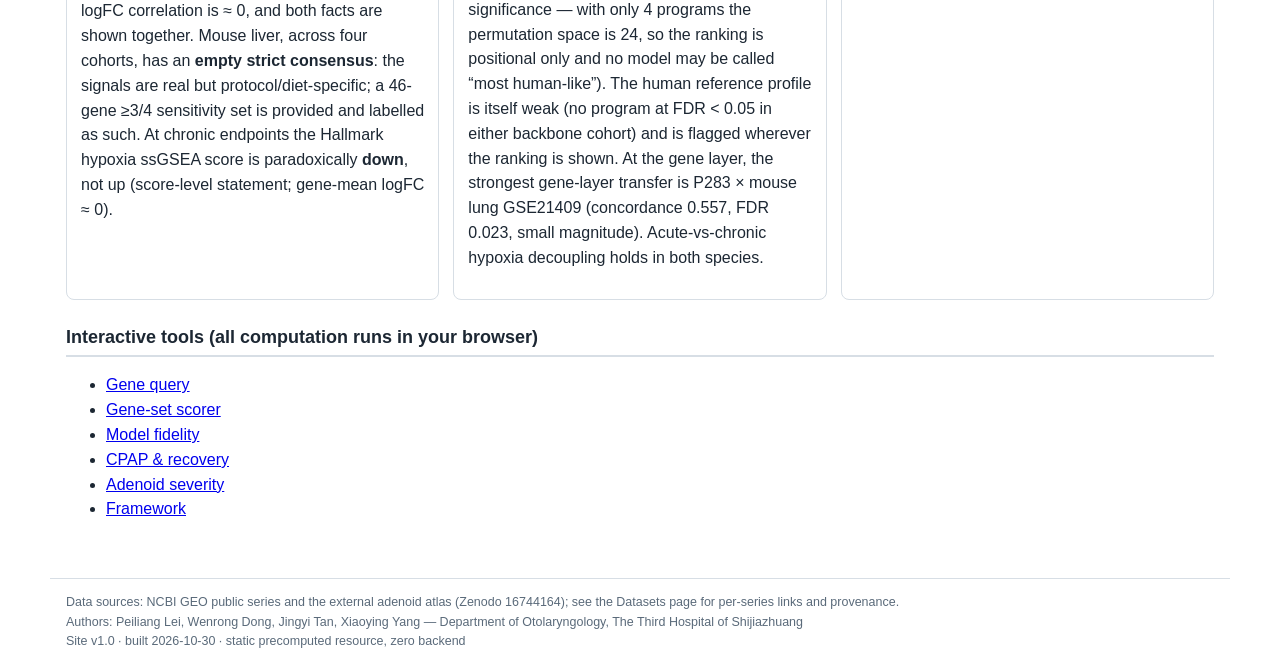
==== commit 93247ba8: "Add ConsensusAudit framework page (/framework.html) + sitewide nav entry; software DOI 10.5281/zenod" ====
--- a/index.html
+++ b/index.html
@@ -9,7 +9,7 @@
 <body>
 <header>
   <div class="brand">OSAConsensus<small data-i18n="tagline"></small></div>
-  <nav><a href="index.html" class="cur" data-i18n="nav_home">Home</a><a href="cohorts.html" class="" data-i18n="nav_cohorts">Datasets</a><a href="gene.html" class="" data-i18n="nav_gene">Gene query</a><a href="scorer.html" class="" data-i18n="nav_scorer">Gene-set scorer</a><a href="fidelity.html" class="" data-i18n="nav_fidelity">Model fidelity</a><a href="cpap.html" class="" data-i18n="nav_cpap">CPAP &amp; recovery</a><a href="adenoid.html" class="" data-i18n="nav_adenoid">Adenoid severity</a><a href="downloads.html" class="" data-i18n="nav_downloads">Downloads</a><a href="methods.html" class="" data-i18n="nav_methods">Methods &amp; adjudication</a></nav>
+  <nav><a href="index.html" class="cur" data-i18n="nav_home">Home</a><a href="cohorts.html" class="" data-i18n="nav_cohorts">Datasets</a><a href="gene.html" class="" data-i18n="nav_gene">Gene query</a><a href="scorer.html" class="" data-i18n="nav_scorer">Gene-set scorer</a><a href="fidelity.html" class="" data-i18n="nav_fidelity">Model fidelity</a><a href="cpap.html" class="" data-i18n="nav_cpap">CPAP &amp; recovery</a><a href="adenoid.html" class="" data-i18n="nav_adenoid">Adenoid severity</a><a href="downloads.html" class="" data-i18n="nav_downloads">Downloads</a><a href="framework.html" class="" data-i18n="nav_framework">Framework</a><a href="methods.html" class="" data-i18n="nav_methods">Methods &amp; adjudication</a></nav>
   <div class="lang-toggle"><a data-lang="en" onclick="oc_setLang('en')">EN</a> <a data-lang="zh" onclick="oc_setLang('zh')">中文</a></div>
 </header>
 <main>
@@ -41,6 +41,7 @@
 <li><a href="fidelity.html" data-i18n="nav_fidelity">Model fidelity</a></li>
 <li><a href="cpap.html" data-i18n="nav_cpap">CPAP &amp; recovery</a></li>
 <li><a href="adenoid.html" data-i18n="nav_adenoid">Adenoid severity</a></li>
+<li><a href="framework.html" data-i18n="nav_framework">Framework</a></li>
 </ul>
 </main>
 <footer>
@@ -49,7 +50,7 @@
 <div data-i18n="foot_ver">Site v1.0 · built 2026-10-30 · static precomputed resource, zero backend</div>
 </footer>
 
-<script>window.OC_I18N={"nav_home": {"en": "Home", "zh": "首页"}, "nav_cohorts": {"en": "Datasets", "zh": "数据集"}, "nav_gene": {"en": "Gene query", "zh": "单基因查询"}, "nav_scorer": {"en": "Gene-set scorer", "zh": "基因集打分器"}, "nav_fidelity": {"en": "Model fidelity", "zh": "模型保真度"}, "nav_cpap": {"en": "CPAP &amp; recovery", "zh": "CPAP 与恢复臂"}, "nav_adenoid": {"en": "Adenoid severity", "zh": "腺样体严重度"}, "nav_downloads": {"en": "Downloads", "zh": "下载"}, "nav_methods": {"en": "Methods &amp; adjudication", "zh": "方法与裁定"}, "title_home": {"en": "Home", "zh": "首页"}, "title_cohorts": {"en": "Datasets", "zh": "数据集策展表"}, "title_gene": {"en": "Gene query", "zh": "单基因跨物种查询"}, "title_scorer": {"en": "Gene-set scorer", "zh": "基因集打分器"}, "title_fidelity": {"en": "Cross-species model fidelity", "zh": "跨物种模型保真度"}, "title_cpap": {"en": "CPAP reversal &amp; animal recovery arms", "zh": "CPAP 逆转与动物恢复臂"}, "title_adenoid": {"en": "Adenoid severity explorer", "zh": "腺样体严重度探索器"}, "title_downloads": {"en": "Downloads", "zh": "数据下载"}, "title_methods": {"en": "Methods &amp; adjudication", "zh": "方法与总裁定"}, "disc": {"en": "<b>Research use only.</b> OSAConsensus is an integrated reanalysis resource for public obstructive sleep apnoea (OSA) and chronic intermittent hypoxia (CIH) transcriptomic data. Despite the name, it is <b>not</b> a clinical consensus statement or practice guideline and provides no diagnosis or treatment advice. Every program set carries its evidence-tier label; sets that failed cross-cohort or held-out validation are labelled as such next to the data.", "zh": "<b>仅供研究使用。</b>OSAConsensus 是对公开阻塞性睡眠呼吸暂停（OSA）与慢性间歇低氧（CIH）转录组数据的整合再分析资源。尽管名称含“Consensus”，本站<b>不是</b>临床共识声明或诊疗指南，不提供诊断或治疗建议。每个程序集都标注其证据层级标签；未通过跨队列或留出验证的集合会在数据旁如实标注。"}, "foot_src": {"en": "Data sources: NCBI GEO public series and the external adenoid atlas (Zenodo 16744164); see the Datasets page for per-series links and provenance.", "zh": "数据来源：NCBI GEO 公开系列与外部腺样体图谱（Zenodo 16744164）；各系列链接与出处见“数据集”页。"}, "foot_auth": {"en": "Authors: Peiliang Lei, Wenrong Dong, Jingyi Tan, Xiaoying Yang — Department of Otolaryngology, The Third Hospital of Shijiazhuang", "zh": "作者：Peiliang Lei、Wenrong Dong、Jingyi Tan、Xiaoying Yang — 石家庄市第三医院耳鼻咽喉科"}, "foot_ver": {"en": "Site v1.0 · built 2026-10-30 · static precomputed resource, zero backend", "zh": "站点 v1.0 · 构建于 2026-10-30 · 静态预计算资源，零后端"}, "idx_intro": {"en": "OSAConsensus curates <b>every public human OSA transcriptomic series and animal CIH model series</b> we could verify (34 GEO series, 1,032 samples, plus one external single-cell adenoid atlas), reanalyses them under one pipeline, and asks three questions with pre-declared discipline: is there a reproducible human peripheral program, does any animal CIH model reproduce the human profile, and do the answers survive leave-one-cohort-out, permutation and held-out validation? Several headline answers are <b>negative</b> — and they are reported as results, with the receipts on this site.", "zh": "OSAConsensus 策展了<b>全部可核验的公开人类 OSA 转录组系列与动物 CIH 模型系列</b>（34 个 GEO 系列、1,032 个样本，另加一个外部单细胞腺样体图谱），在同一流程下统一再分析，并以预声明纪律回答三个问题：人类外周是否存在可复现的程序、动物 CIH 模型是否复现人类画像、这些结论能否通过留一队列、置换与留出验证？若干头条答案是<b>阴性</b>的——本站将其作为结果如实呈现，凭证俱在站内。"}, "idx_vhead": {"en": "Step 7 grand adjudication of the 22 headline conclusions (Steps 3–6)", "zh": "Step 7 对 22 条头条结论（Step 3–6）的总裁定"}, "idx_vstand": {"en": "standing", "zh": "站立"}, "idx_vdown": {"en": "downgraded", "zh": "降级"}, "idx_vrev": {"en": "revoked", "zh": "撤销"}, "idx_vnote": {"en": "18 of 22 headline conclusions stand after leave-one-cohort-out, 10,000× permutation, old-platform sensitivity and held-out validation (2 of them strengthened — H6, H21). Three were downgraded (the P283 asset claim; the mouse-hippocampus 100-gene consensus claim; the rat-lung day-7 phase claim) and one was revoked (the adipose cross-cohort consensus). The full table is on the Methods &amp; adjudication page.", "zh": "经留一队列、10,000 次置换、老平台敏感性与留出验证后，22 条头条结论中 18 条站立（其中 2 条被加强——H6、H21）。3 条降级（P283 资产口径；小鼠海马 100 基因共识口径；大鼠肺第 7 天时相），1 条撤销（脂肪跨队列共识）。全表见“方法与裁定”页。"}, "idx_h_blood": {"en": "Human blood: an absence of agreement, not a weak signal", "zh": "人类血液：无一致，而非信号太弱"}, "idx_b_blood": {"en": "Only two adult blood cohorts carry an independent OSA-vs-control contrast (GSE75097, GSE283703). Across 19,135 shared genes their logFC profiles are <b>absence of agreement</b> — the logFC point estimate is negative (Spearman ρ = −0.070; gene-label and module-block permutation p &lt; 10⁻⁴, but donor-level permutation p = 0.17 does not reject; nominal-gene concordance 44.9%, descriptively below the 50% chance level). No FDR-level cross-cohort blood consensus program exists; the tiered sets are Tier A = 0, Tier B = 1 gene, Tier C = 17 genes.", "zh": "只有两个成人血液队列带独立的 OSA 对对照对比（GSE75097、GSE283703）。在 19,135 个共有基因上，两队列的 logFC 画像<b>无一致</b>——logFC 点估计为负（Spearman ρ = −0.070；基因标签与模块块置换 p &lt; 10⁻⁴，但供体级置换 p = 0.17 不拒绝；名义基因一致率 44.9%，描述性低于 50% 随机水平）。FDR 层血液跨队列共识程序不存在；分级集合为 Tier A = 0、Tier B = 1 个基因、Tier C = 17 个基因。"}, "idx_h_p283": {"en": "P283: internally consistent, cross-cohort irreproducible", "zh": "P283：队列内自洽，跨队列不可复现"}, "idx_b_p283": {"en": "P283 (121 genes) is an <b>FDR-level program of the single cohort GSE283703</b>. Inside that cohort it is coherent (CPAP long-term reversal, CD14-monocyte localisation). In the pre-declared held-out cohort GSE293433 it <b>failed and reversed</b>: direction concordance 20/114 = 0.175, program score higher in healthy controls (Cohen's d = −1.22, 95% CI −1.68 to −0.72, label-permutation p = 0.988). It is labelled accordingly everywhere on this site and must not be cited as a validated OSA signature.", "zh": "P283（121 基因）是<b>单队列 GSE283703 的 FDR 层程序</b>。在该队列内部它是自洽的（CPAP 长期逆转、CD14 单核定位）。在预声明的留出队列 GSE293433 中它<b>未通过且方向反转</b>：方向一致率 20/114 = 0.175，程序分数在健康对照更高（Cohen's d = −1.22，95% CI −1.68 to −0.72，标签置换 p = 0.988）。本站各处均按此标注，不得将其引为已验证的 OSA 特征谱。"}, "idx_h_fat": {"en": "Adipose layer: cross-cohort consensus revoked (Step 7, item F-06)", "zh": "脂肪层：跨队列共识已撤销（Step 7，F-06 项）"}, "idx_b_fat": {"en": "The former 1,408-gene adipose Tier B set has FDR support in <b>0 of 1,408 genes</b> in the second adipose cohort (GSE38792); it rests entirely on GSE135917, whose disease contrast is a global expression shift (47.3% of genes FDR-significant, median logFC −0.134). It is presented here only as a <b>GSE135917 single-cohort set with a permanent global-shift warning</b>; its WGCNA modules are single-cohort exploratory observations.", "zh": "原 1,408 基因脂肪 Tier B 集合在第二个脂肪队列（GSE38792）中获得 FDR 支撑的基因为 <b>0/1,408</b>；它完全依赖 GSE135917，而该队列的疾病对比是全局表达平移（47.3% 基因 FDR 显著，中位 logFC −0.134）。本站仅将其呈现为<b>带永久全局平移警告的 GSE135917 单队列集</b>；其 WGCNA 模块为单队列探索性观察。"}, "idx_h_animal": {"en": "Animal layer: one labelled intersection set, one honest empty set", "zh": "动物层：一个有标签交集集，一个诚实的空集"}, "idx_b_animal": {"en": "Mouse hippocampus yields a <b>labelled double-significance intersection of 100 genes</b> (Tier A 14 + B 86) whose size lies inside its label-permutation null (100 observed vs 105.1 expected, p = 0.73) — a defined, released set, not a validated consensus; the genome-wide logFC correlation is ≈ 0, and both facts are shown together. Mouse liver, across four cohorts, has an <b>empty strict consensus</b>: the signals are real but protocol/diet-specific; a 46-gene ≥3/4 sensitivity set is provided and labelled as such. At chronic endpoints the Hallmark hypoxia ssGSEA score is paradoxically <b>down</b>, not up (score-level statement; gene-mean logFC ≈ 0).", "zh": "小鼠海马给出<b>有标签的双重显著交集 100 基因</b>（Tier A 14 + B 86），其大小处于标签置换零分布内（观测 100 vs 期望 105.1，p = 0.73）——是定义明确、已发布的集合，不是已验证共识；全基因组 logFC 相关 ≈ 0，两个事实并列展示。小鼠肝脏四个队列的<b>严格共识为空集</b>：信号真实但具方案/饮食特异性；另提供 46 基因 ≥3/4 敏感性集并如实标注。慢性终点 Hallmark 低氧 ssGSEA 分数反常地<b>下降</b>而非上升（分数层面陈述；基因平均 logFC ≈ 0）。"}, "idx_h_bridge": {"en": "Cross-species bridge: pathway fidelity is negative; acute–chronic decoupling is cross-species", "zh": "跨物种桥：通路保真度为阴性；急性–慢性脱耦跨物种成立"}, "idx_b_bridge": {"en": "Animal chronic CIH pathway profiles do <b>not</b> reproduce the human chronic OSA blood profile (per-cohort profile correlations median r = −0.43; zero of 13 cohorts agree on all four program signs; no combination reaches permutation significance — with only 4 programs the permutation space is 24, so the ranking is positional only and no model may be called “most human-like”). The human reference profile is itself weak (no program at FDR &lt; 0.05 in either backbone cohort) and is flagged wherever the ranking is shown. At the gene layer, the strongest gene-layer transfer is P283 × mouse lung GSE21409 (concordance 0.557, FDR 0.023, small magnitude). Acute-vs-chronic hypoxia decoupling holds in both species.", "zh": "动物慢性 CIH 通路画像<b>不复现</b>人类慢性 OSA 血液画像（逐队列画像相关中位 r = −0.43；13 个队列中 0 个在四个程序符号上全一致；无组合达置换显著——程序仅 4 个，置换空间只有 24 种，故排序仅有位置意义，禁止称任何模型“最像人”）。人类参照画像本身弱（两个主干队列均无程序达 FDR &lt; 0.05），排序出现处均附此警示。基因层最强的迁移是 P283 × 小鼠肺 GSE21409（一致率 0.557，FDR 0.023，幅度小）。急性与慢性低氧脱耦在两个物种均成立。"}, "idx_h_ratlung": {"en": "Rat lung day-7 phase claim: registry-level description", "zh": "大鼠肺第 7 天时相：登记层描述"}, "idx_b_ratlung": {"en": "The claim that the rat-lung response concentrates at day 7 rests entirely on a 2008 microarray platform (GSE8705). Step 7 downgraded it to a registry-level description with the platform year attached.", "zh": "“大鼠肺反应集中于第 7 天”的结论完全建立在 2008 年芯片平台（GSE8705）之上。Step 7 已将其降级为登记层描述并标注平台年代。"}, "idx_tools": {"en": "Interactive tools (all computation runs in your browser)", "zh": "交互工具（全部计算在访客浏览器内完成）"}, "idx_stats_h": {"en": "Resource at a glance", "zh": "资源概览"}, "tier_fdr_single": {"en": "FDR single-cohort", "zh": "FDR 单队列"}, "tier_nominal": {"en": "Nominal tier", "zh": "名义层"}, "tier_strict": {"en": "Labelled intersection set — at permutation null", "zh": "有标签交集集——处于置换零分布内"}, "tier_fdr_single_heldout": {"en": "FDR single-cohort — held-out NOT supported", "zh": "FDR 单队列——留出未通过"}, "tier_fat_single": {"en": "Single-cohort set (GSE135917) — global-shift warning; revoked as cross-cohort consensus", "zh": "单队列集（GSE135917）——全局平移警告；跨队列共识口径已撤销"}, "tier_sensitivity": {"en": "Sensitivity set", "zh": "敏感性集"}, "tier_revoked": {"en": "REVOKED as cross-cohort consensus — single-cohort set", "zh": "已撤销跨队列共识口径 — 单队列集"}, "tier_cohort_deg": {"en": "Cohort DEG set (FDR)", "zh": "队列差异集（FDR）"}, "tier_registry": {"en": "Registry / descriptive layer", "zh": "登记 / 描述层"}, "tier_exploratory": {"en": "Exploratory", "zh": "探索性"}, "warn_p283": {"en": "Held-out validation (Step 7, pre-declared): in GSE293433 this set was NOT SUPPORTED — it failed and reversed: concordance 0.175, program score higher in healthy controls (d = −1.22, 95% CI −1.68 to −0.72). Single-cohort evidence only.", "zh": "留出验证（Step 7，预声明）：该集合在 GSE293433 中不获支持（not supported）——未通过且方向反转：一致率 0.175，程序分数在健康对照更高（d = −1.22，95% CI −1.68 to −0.72）。仅单队列证据。"}, "warn_fat": {"en": "Global-shift warning: GSE135917's disease contrast is a global expression shift (47.3% of genes FDR-significant, median logFC −0.134). This set has FDR support in 0/1,408 genes in GSE38792 and is NOT a cross-cohort consensus (revoked in Step 7).", "zh": "全局平移警告：GSE135917 的疾病对比是全局表达平移（47.3% 基因 FDR 显著，中位 logFC −0.134）。该集合在 GSE38792 中 0/1,408 基因获 FDR 支撑，不是跨队列共识（Step 7 已撤销）。"}, "warn_fidelity": {"en": "The human reference profile is itself weak (no program at FDR &lt; 0.05 in either backbone cohort), and with 4 programs the label-permutation space is only 24 (minimum achievable one-sided p ≈ 0.042): no combination is permutation-significant. Ranks are positions only — no model is “most human-like”.", "zh": "人类参照画像本身弱（两个主干队列均无程序达 FDR &lt; 0.05）；程序仅 4 个，标签置换空间只有 24 种（单侧 p 理论下限 ≈ 0.042）：无组合达置换显著。名次仅为位置——不存在“最像人”的模型。"}, "warn_pdc": {"en": "Technical warning (Step 4 adjudication): all six genes are heat-shock family members; this endpoint set is a probable donor-processing batch artifact and is retained as a technical warning only.", "zh": "技术警告（Step 4 裁定）：6 个基因全部为热休克家族成员；该终点集很可能是供体处理批次伪迹，仅作技术警告保留。"}, "warn_ssgsea": {"en": "Score-level statement: these are ssGSEA relative-enrichment effects. At the gene-mean logFC level the same sets are ≈ 0 (Step 7, item P5) — do not read as “hypoxia genes are on average down-regulated”.", "zh": "分数层面陈述：此为 ssGSEA 相对富集效应。同一集合在基因平均 logFC 层面 ≈ 0（Step 7，P5 项）——不得读作“低氧基因平均下调”。"}, "coh_intro": {"en": "Frozen census of Step 1, downloaded and GSM-verified in Step 2 (34 GEO series + 1 external atlas; 1,032 GEO samples reconciled exactly). Layers: human CORE 11 series / 352 samples; animal strict CORE 14 / 249; animal disease-background layer 8 / 143; acute panel GSE214530 (288) always kept separate and never pooled. The external adenoid atlas (Yang et al., EMBO Mol Med 2026) is not a GEO series and is listed separately at the bottom.", "zh": "Step 1 冻结普查，Step 2 完成下载与 GSM 核验（34 个 GEO 系列 + 1 个外部图谱；1,032 个 GEO 样本逐一对账）。分层：人类 CORE 11 系列 / 352 样本；动物严格 CORE 14 / 249；动物疾病背景层 8 / 143；急性面板 GSE214530（288）始终单独成层、从不合并。外部腺样体图谱（Yang 等，EMBO Mol Med 2026）不是 GEO 系列，单列于表末。"}, "coh_adenoid_note": {"en": "External adenoid atlas — Zenodo 16744164 (Yang et al., EMBO Mol Med 2026): 23 donors (Control 4 / Mild 7 / Moderate 6 / Severe 6), 238,500 cells in the deposited packages (238,093 annotated in Step 4). Processed expression matrices only; a TCR/BCR (VDJ) component was NOT verified and is not used anywhere in this resource.", "zh": "外部腺样体图谱 — Zenodo 16744164（Yang 等，EMBO Mol Med 2026）：23 名供体（对照 4 / 轻度 7 / 中度 6 / 重度 6），沉积包共 238,500 个细胞（Step 4 注释 238,093）。仅用处理后的表达矩阵；TCR/BCR（VDJ）成分未经核验，本资源任何部分均不使用。"}, "coh_gse293433_note": {"en": "GSE293433 was held out by design through Steps 3–6 and was opened for the first time in Step 7 as the pre-declared validation set. It is now a used dataset, not an untouched hold-out.", "zh": "GSE293433 在 Step 3–6 期间按设计留出，Step 7 作为预声明验证集首次打开。现已是已使用数据集，不再是未触碰的留出集。"}, "gene_intro": {"en": "One gene, its full cross-species record: human blood and adipose cohort effects, per-cohort animal ortholog responses (program-set genes, from the Step 6 response table), the adenoid severity gradient, and PBMC cell-type effects (GSE214865). Empty sections mean the gene was not measured / not in that table — absence is shown, never filled in.", "zh": "一个基因的完整跨物种履历：人类血液与脂肪队列效应、逐队列动物同源基因响应（程序集基因，来自 Step 6 响应表）、腺样体严重度梯度、PBMC 细胞型效应（GSE214865）。空白小节表示该基因在该表中未测得/不在表内——缺失如实显示，绝不填补。"}, "gene_xs_note": {"en": "Cross-species rows exist only for genes in the Step 6 program sets (P283, NOM18, hippocampus labelled intersection set, liver sensitivity set, adenoid sets). “concordant” is relative to the human set direction.", "zh": "跨物种行仅覆盖 Step 6 程序集内的基因（P283、NOM18、海马有标签交集集、肝敏感性集、腺样体集合）。“concordant”相对于人类集合方向。"}, "gene_pbmc_note": {"en": "PBMC pseudobulk per-cell-type differential expression (OSA vs control). In Step 4, no cell type had any FDR-significant gene at donor level; values are descriptive. Program-level localisation (P283 → CD14 monocytes) is a set-level statistic, reported on the Methods page.", "zh": "PBMC 按细胞型的拟bulk差异表达（OSA 对对照）。Step 4 中所有细胞型在供体层面均无 FDR 显著基因；此为描述性数值。程序层定位（P283 → CD14 单核）是集合层统计量，见“方法与裁定”页。"}, "sco_intro": {"en": "Paste a gene list (one symbol per line; an optional second column with a logFC or direction sign enables direction-concordance testing) and score it against every program set and cohort DEG panel in the resource. Enrichment is a hypergeometric test against the panel's measured background; concordance is a binomial test on the overlapping genes with known directions on both sides. All computation runs locally in your browser; nothing is uploaded. Panels keep their Step 7 tier labels and warnings — a high score against a single-cohort or revoked-calibre panel is not cross-cohort evidence.", "zh": "粘贴基因清单（每行一个符号；可选第二列填 logFC 或方向符号，即可启用方向一致性检验），对本资源全部程序集与队列差异面板打分。富集为相对于面板实测背景的超几何检验；一致性为对双侧方向均已知的重叠基因做二项检验。全部计算在本地浏览器完成，不上传任何数据。面板保留 Step 7 层级标签与警告——对单队列或已撤销口径面板的高分不是跨队列证据。"}, "sco_method": {"en": "Method note: hypergeometric enrichment uses each panel's own measured gene universe (shown per panel). This is the same overlap logic as the Steps 3/6 concordance analyses; the permutation-strengthened adjudications in the manuscript remain the primary statistics — treat scorer p-values as screening values.", "zh": "方法注：超几何富集使用各面板自身的实测基因背景（逐面板标示）。其重叠逻辑与 Step 3/6 的一致性分析同源；稿件中经置换补强的裁定仍为主要统计——打分器 p 值请作筛查值看待。"}, "fid_intro": {"en": "Pathway-layer fidelity (Step 6, main bridge layer): each animal (tissue × duration × background) combination's four-program ssGSEA effect profile (Hypoxia, Circadian, Inflammation, Oxidative stress) is correlated with the human chronic OSA blood reference profile. Gene-layer results are reported separately and labelled as the gene layer wherever the two are shown together.", "zh": "通路层保真度（Step 6，桥的主层）：每个动物（组织 × 时长 × 背景）组合的四程序 ssGSEA 效应画像（低氧、昼夜、炎症、氧化应激）与人类慢性 OSA 血液参照画像求相关。基因层结果单独报告；两层并列处均注明层。"}, "cpap_intro": {"en": "Human CPAP reversal (program scores, pre vs post / stage) beside the only two animal recovery arms. The two sides are asymmetric by design — different metrics and denominators — and are shown for direction and return-proportion only; cross-side proportion comparison is not permitted (Step 6 ruling). Headline: consistent reversal exists only inside GSE283703 (long CPAP); pooled across designs, P283 reversal is not significant (gene-set permutation p = 0.149) — “CPAP generally reverses the program” is not supported.", "zh": "人类 CPAP 逆转（程序分数，前后/分期）与仅有的两个动物恢复臂并置。两侧按设计不对称——指标与分母不同——仅比方向与回落比例，禁止跨侧比例比较（Step 6 裁定）。头条：一致的逆转只存在于 GSE283703 内部（长期 CPAP）；跨设计合并后 P283 逆转不显著（基因集置换 p = 0.149）——“CPAP 普遍逆转程序”不成立。"}, "ade_intro": {"en": "The external adenoid atlas (23 donors, four severity grades) reanalysed in Step 4: 238,093 annotated cells, 17 cell types. The severity gradient is FDR-null at tissue level (0 trend-FDR genes; no composition shift survives correction) but nominally diffuse and real (≈3.4× chance at trend p &lt; 0.01), converging on the T-cell compartment. The nominal 720-gene program below is a nominal-tier set — never cite it at FDR calibre. The tonsil cohort GSE274855 did not replicate it (design-bounded negative: no healthy arm, CPAP+ n = 3).", "zh": "外部腺样体图谱（23 名供体，四个严重度等级）Step 4 再分析：238,093 个注释细胞、17 种细胞型。严重度梯度在组织层面 FDR 为零（趋势 FDR 基因 0 个；组成移位无一通过校正），但名义层弥漫且真实（趋势 p &lt; 0.01 约为随机的 3.4 倍），汇聚于 T 细胞区室。下方的名义 720 基因程序是名义层集合——不得以 FDR 规格引用。扁桃体队列 GSE274855 未能复现（设计限定的阴性：无健康臂，CPAP+ n = 3）。"}, "ade_cellchat": {"en": "CellChat (exploratory, pooled Control 4 vs Severe 6 donors): interaction count ≈ unchanged (2,572 vs 2,507), total strength −20% in Severe. The immune–epithelial axis is dominated by MIF–CD74, whose Severe probability drops ≈ 9× (0.00919 → 0.00098), the largest change among 40 pathways. Exploratory calibre only.", "zh": "CellChat（探索性，对照 4 对重度 6 供体合并）：互作数近似不变（2,572 对 2,507），重度总强度 −20%。免疫–上皮轴由 MIF–CD74 主导，其重度概率下降约 9 倍（0.00919 → 0.00098），为 40 条通路中最大变化。仅探索性规格。"}, "dl_intro": {"en": "All frozen tables of the resource. Program-set files carry a tier/calibre column implementing the Step 7 adjudication: check it before citing any set. The per-gene cross-species response table (24,618 rows) is the entity of the cross-species bridge.", "zh": "本资源全部冻结表。程序集文件带层级/口径列，落实 Step 7 裁定：引用任何集合前先看该列。逐基因跨物种响应表（24,618 行）是跨物种桥的实体。"}, "met_intro": {"en": "Pipeline summary per step, then the full Step 7 grand adjudication table (H1–H22) that governs the wording of every claim on this site, and the inheritance list passed to the manuscript.", "zh": "各步流程概要，随后是统辖本站全部表述口径的 Step 7 总裁定全表（H1–H22），以及传递给稿件的继承清单。"}, "met_howto": {"en": "How to cite a set from this resource: (1) use the tier label as printed; (2) P283 must be described as a GSE283703 single-cohort program with its held-out reversal attached at first mention; (3) the adipose set must be named “GSE135917 single-cohort set” with the global-shift warning; (4) pathway claims are ssGSEA-score-level statements; (5) the fidelity ranking may be quoted by position only, never as significance.", "zh": "如何引用本站集合：（1）按印出的层级标签引用；（2）P283 必须表述为 GSE283703 单队列程序，首次出现即附留出反转结果；（3）脂肪集必须命名为“GSE135917 单队列集”并附全局平移警告；（4）通路结论为 ssGSEA 分数层面陈述；（5）保真度排序只能按位置引用，永不作显著性引用。"}, "adjst_stand": {"en": "Standing", "zh": "站立"}, "adjst_standplus": {"en": "Standing — strengthened", "zh": "站立（加强）"}, "adjst_standtilde": {"en": "Standing — wording tightened", "zh": "站立（口径收紧）"}, "adjst_down": {"en": "Downgraded", "zh": "降级"}, "adjst_revoked": {"en": "Revoked", "zh": "撤销"}, "tagline": {"en": "Human OSA × animal CIH cross-species transcriptomic resource — with its negative results left in", "zh": "人类 OSA × 动物 CIH 跨物种转录组资源——阴性结果如实保留"}, "stat_series": {"en": "GEO series curated &amp; verified", "zh": "GEO 系列（策展并核验）"}, "stat_gsm": {"en": "Samples reconciled (GSM-exact)", "zh": "样本（GSM 逐一对账）"}, "stat_human": {"en": "Human CORE series / samples", "zh": "人类 CORE 系列 / 样本"}, "stat_animal": {"en": "Animal strict-CORE series / samples", "zh": "动物严格 CORE 系列 / 样本"}, "stat_adenoid": {"en": "Adenoid atlas cells annotated", "zh": "腺样体图谱注释细胞"}, "stat_pbmc": {"en": "PBMC single cells (GSE214865)", "zh": "PBMC 单细胞（GSE214865）"}, "stat_xs": {"en": "Per-gene cross-species response rows", "zh": "逐基因跨物种响应行"}, "stat_adj": {"en": "Headline conclusions adjudicated (Step 7)", "zh": "总裁定头条结论（Step 7）"}};
+<script>window.OC_I18N={"nav_home": {"en": "Home", "zh": "首页"}, "nav_cohorts": {"en": "Datasets", "zh": "数据集"}, "nav_gene": {"en": "Gene query", "zh": "单基因查询"}, "nav_scorer": {"en": "Gene-set scorer", "zh": "基因集打分器"}, "nav_fidelity": {"en": "Model fidelity", "zh": "模型保真度"}, "nav_cpap": {"en": "CPAP &amp; recovery", "zh": "CPAP 与恢复臂"}, "nav_adenoid": {"en": "Adenoid severity", "zh": "腺样体严重度"}, "nav_downloads": {"en": "Downloads", "zh": "下载"}, "nav_framework": {"en": "Framework", "zh": "审计框架"}, "nav_methods": {"en": "Methods &amp; adjudication", "zh": "方法与裁定"}, "title_home": {"en": "Home", "zh": "首页"}, "title_cohorts": {"en": "Datasets", "zh": "数据集策展表"}, "title_gene": {"en": "Gene query", "zh": "单基因跨物种查询"}, "title_scorer": {"en": "Gene-set scorer", "zh": "基因集打分器"}, "title_fidelity": {"en": "Cross-species model fidelity", "zh": "跨物种模型保真度"}, "title_cpap": {"en": "CPAP reversal &amp; animal recovery arms", "zh": "CPAP 逆转与动物恢复臂"}, "title_adenoid": {"en": "Adenoid severity explorer", "zh": "腺样体严重度探索器"}, "title_downloads": {"en": "Downloads", "zh": "数据下载"}, "title_methods": {"en": "Methods &amp; adjudication", "zh": "方法与总裁定"}, "disc": {"en": "<b>Research use only.</b> OSAConsensus is an integrated reanalysis resource for public obstructive sleep apnoea (OSA) and chronic intermittent hypoxia (CIH) transcriptomic data. Despite the name, it is <b>not</b> a clinical consensus statement or practice guideline and provides no diagnosis or treatment advice. Every program set carries its evidence-tier label; sets that failed cross-cohort or held-out validation are labelled as such next to the data.", "zh": "<b>仅供研究使用。</b>OSAConsensus 是对公开阻塞性睡眠呼吸暂停（OSA）与慢性间歇低氧（CIH）转录组数据的整合再分析资源。尽管名称含“Consensus”，本站<b>不是</b>临床共识声明或诊疗指南，不提供诊断或治疗建议。每个程序集都标注其证据层级标签；未通过跨队列或留出验证的集合会在数据旁如实标注。"}, "foot_src": {"en": "Data sources: NCBI GEO public series and the external adenoid atlas (Zenodo 16744164); see the Datasets page for per-series links and provenance.", "zh": "数据来源：NCBI GEO 公开系列与外部腺样体图谱（Zenodo 16744164）；各系列链接与出处见“数据集”页。"}, "foot_auth": {"en": "Authors: Peiliang Lei, Wenrong Dong, Jingyi Tan, Xiaoying Yang — Department of Otolaryngology, The Third Hospital of Shijiazhuang", "zh": "作者：Peiliang Lei、Wenrong Dong、Jingyi Tan、Xiaoying Yang — 石家庄市第三医院耳鼻咽喉科"}, "foot_ver": {"en": "Site v1.0 · built 2026-10-30 · static precomputed resource, zero backend", "zh": "站点 v1.0 · 构建于 2026-10-30 · 静态预计算资源，零后端"}, "idx_intro": {"en": "OSAConsensus curates <b>every public human OSA transcriptomic series and animal CIH model series</b> we could verify (34 GEO series, 1,032 samples, plus one external single-cell adenoid atlas), reanalyses them under one pipeline, and asks three questions with pre-declared discipline: is there a reproducible human peripheral program, does any animal CIH model reproduce the human profile, and do the answers survive leave-one-cohort-out, permutation and held-out validation? Several headline answers are <b>negative</b> — and they are reported as results, with the receipts on this site.", "zh": "OSAConsensus 策展了<b>全部可核验的公开人类 OSA 转录组系列与动物 CIH 模型系列</b>（34 个 GEO 系列、1,032 个样本，另加一个外部单细胞腺样体图谱），在同一流程下统一再分析，并以预声明纪律回答三个问题：人类外周是否存在可复现的程序、动物 CIH 模型是否复现人类画像、这些结论能否通过留一队列、置换与留出验证？若干头条答案是<b>阴性</b>的——本站将其作为结果如实呈现，凭证俱在站内。"}, "idx_vhead": {"en": "Step 7 grand adjudication of the 22 headline conclusions (Steps 3–6)", "zh": "Step 7 对 22 条头条结论（Step 3–6）的总裁定"}, "idx_vstand": {"en": "standing", "zh": "站立"}, "idx_vdown": {"en": "downgraded", "zh": "降级"}, "idx_vrev": {"en": "revoked", "zh": "撤销"}, "idx_vnote": {"en": "18 of 22 headline conclusions stand after leave-one-cohort-out, 10,000× permutation, old-platform sensitivity and held-out validation (2 of them strengthened — H6, H21). Three were downgraded (the P283 asset claim; the mouse-hippocampus 100-gene consensus claim; the rat-lung day-7 phase claim) and one was revoked (the adipose cross-cohort consensus). The full table is on the Methods &amp; adjudication page.", "zh": "经留一队列、10,000 次置换、老平台敏感性与留出验证后，22 条头条结论中 18 条站立（其中 2 条被加强——H6、H21）。3 条降级（P283 资产口径；小鼠海马 100 基因共识口径；大鼠肺第 7 天时相），1 条撤销（脂肪跨队列共识）。全表见“方法与裁定”页。"}, "idx_h_blood": {"en": "Human blood: an absence of agreement, not a weak signal", "zh": "人类血液：无一致，而非信号太弱"}, "idx_b_blood": {"en": "Only two adult blood cohorts carry an independent OSA-vs-control contrast (GSE75097, GSE283703). Across 19,135 shared genes their logFC profiles are <b>absence of agreement</b> — the logFC point estimate is negative (Spearman ρ = −0.070; gene-label and module-block permutation p &lt; 10⁻⁴, but donor-level permutation p = 0.17 does not reject; nominal-gene concordance 44.9%, descriptively below the 50% chance level). No FDR-level cross-cohort blood consensus program exists; the tiered sets are Tier A = 0, Tier B = 1 gene, Tier C = 17 genes.", "zh": "只有两个成人血液队列带独立的 OSA 对对照对比（GSE75097、GSE283703）。在 19,135 个共有基因上，两队列的 logFC 画像<b>无一致</b>——logFC 点估计为负（Spearman ρ = −0.070；基因标签与模块块置换 p &lt; 10⁻⁴，但供体级置换 p = 0.17 不拒绝；名义基因一致率 44.9%，描述性低于 50% 随机水平）。FDR 层血液跨队列共识程序不存在；分级集合为 Tier A = 0、Tier B = 1 个基因、Tier C = 17 个基因。"}, "idx_h_p283": {"en": "P283: internally consistent, cross-cohort irreproducible", "zh": "P283：队列内自洽，跨队列不可复现"}, "idx_b_p283": {"en": "P283 (121 genes) is an <b>FDR-level program of the single cohort GSE283703</b>. Inside that cohort it is coherent (CPAP long-term reversal, CD14-monocyte localisation). In the pre-declared held-out cohort GSE293433 it <b>failed and reversed</b>: direction concordance 20/114 = 0.175, program score higher in healthy controls (Cohen's d = −1.22, 95% CI −1.68 to −0.72, label-permutation p = 0.988). It is labelled accordingly everywhere on this site and must not be cited as a validated OSA signature.", "zh": "P283（121 基因）是<b>单队列 GSE283703 的 FDR 层程序</b>。在该队列内部它是自洽的（CPAP 长期逆转、CD14 单核定位）。在预声明的留出队列 GSE293433 中它<b>未通过且方向反转</b>：方向一致率 20/114 = 0.175，程序分数在健康对照更高（Cohen's d = −1.22，95% CI −1.68 to −0.72，标签置换 p = 0.988）。本站各处均按此标注，不得将其引为已验证的 OSA 特征谱。"}, "idx_h_fat": {"en": "Adipose layer: cross-cohort consensus revoked (Step 7, item F-06)", "zh": "脂肪层：跨队列共识已撤销（Step 7，F-06 项）"}, "idx_b_fat": {"en": "The former 1,408-gene adipose Tier B set has FDR support in <b>0 of 1,408 genes</b> in the second adipose cohort (GSE38792); it rests entirely on GSE135917, whose disease contrast is a global expression shift (47.3% of genes FDR-significant, median logFC −0.134). It is presented here only as a <b>GSE135917 single-cohort set with a permanent global-shift warning</b>; its WGCNA modules are single-cohort exploratory observations.", "zh": "原 1,408 基因脂肪 Tier B 集合在第二个脂肪队列（GSE38792）中获得 FDR 支撑的基因为 <b>0/1,408</b>；它完全依赖 GSE135917，而该队列的疾病对比是全局表达平移（47.3% 基因 FDR 显著，中位 logFC −0.134）。本站仅将其呈现为<b>带永久全局平移警告的 GSE135917 单队列集</b>；其 WGCNA 模块为单队列探索性观察。"}, "idx_h_animal": {"en": "Animal layer: one labelled intersection set, one honest empty set", "zh": "动物层：一个有标签交集集，一个诚实的空集"}, "idx_b_animal": {"en": "Mouse hippocampus yields a <b>labelled double-significance intersection of 100 genes</b> (Tier A 14 + B 86) whose size lies inside its label-permutation null (100 observed vs 105.1 expected, p = 0.73) — a defined, released set, not a validated consensus; the genome-wide logFC correlation is ≈ 0, and both facts are shown together. Mouse liver, across four cohorts, has an <b>empty strict consensus</b>: the signals are real but protocol/diet-specific; a 46-gene ≥3/4 sensitivity set is provided and labelled as such. At chronic endpoints the Hallmark hypoxia ssGSEA score is paradoxically <b>down</b>, not up (score-level statement; gene-mean logFC ≈ 0).", "zh": "小鼠海马给出<b>有标签的双重显著交集 100 基因</b>（Tier A 14 + B 86），其大小处于标签置换零分布内（观测 100 vs 期望 105.1，p = 0.73）——是定义明确、已发布的集合，不是已验证共识；全基因组 logFC 相关 ≈ 0，两个事实并列展示。小鼠肝脏四个队列的<b>严格共识为空集</b>：信号真实但具方案/饮食特异性；另提供 46 基因 ≥3/4 敏感性集并如实标注。慢性终点 Hallmark 低氧 ssGSEA 分数反常地<b>下降</b>而非上升（分数层面陈述；基因平均 logFC ≈ 0）。"}, "idx_h_bridge": {"en": "Cross-species bridge: pathway fidelity is negative; acute–chronic decoupling is cross-species", "zh": "跨物种桥：通路保真度为阴性；急性–慢性脱耦跨物种成立"}, "idx_b_bridge": {"en": "Animal chronic CIH pathway profiles do <b>not</b> reproduce the human chronic OSA blood profile (per-cohort profile correlations median r = −0.43; zero of 13 cohorts agree on all four program signs; no combination reaches permutation significance — with only 4 programs the permutation space is 24, so the ranking is positional only and no model may be called “most human-like”). The human reference profile is itself weak (no program at FDR &lt; 0.05 in either backbone cohort) and is flagged wherever the ranking is shown. At the gene layer, the strongest gene-layer transfer is P283 × mouse lung GSE21409 (concordance 0.557, FDR 0.023, small magnitude). Acute-vs-chronic hypoxia decoupling holds in both species.", "zh": "动物慢性 CIH 通路画像<b>不复现</b>人类慢性 OSA 血液画像（逐队列画像相关中位 r = −0.43；13 个队列中 0 个在四个程序符号上全一致；无组合达置换显著——程序仅 4 个，置换空间只有 24 种，故排序仅有位置意义，禁止称任何模型“最像人”）。人类参照画像本身弱（两个主干队列均无程序达 FDR &lt; 0.05），排序出现处均附此警示。基因层最强的迁移是 P283 × 小鼠肺 GSE21409（一致率 0.557，FDR 0.023，幅度小）。急性与慢性低氧脱耦在两个物种均成立。"}, "idx_h_ratlung": {"en": "Rat lung day-7 phase claim: registry-level description", "zh": "大鼠肺第 7 天时相：登记层描述"}, "idx_b_ratlung": {"en": "The claim that the rat-lung response concentrates at day 7 rests entirely on a 2008 microarray platform (GSE8705). Step 7 downgraded it to a registry-level description with the platform year attached.", "zh": "“大鼠肺反应集中于第 7 天”的结论完全建立在 2008 年芯片平台（GSE8705）之上。Step 7 已将其降级为登记层描述并标注平台年代。"}, "idx_tools": {"en": "Interactive tools (all computation runs in your browser)", "zh": "交互工具（全部计算在访客浏览器内完成）"}, "idx_stats_h": {"en": "Resource at a glance", "zh": "资源概览"}, "tier_fdr_single": {"en": "FDR single-cohort", "zh": "FDR 单队列"}, "tier_nominal": {"en": "Nominal tier", "zh": "名义层"}, "tier_strict": {"en": "Labelled intersection set — at permutation null", "zh": "有标签交集集——处于置换零分布内"}, "tier_fdr_single_heldout": {"en": "FDR single-cohort — held-out NOT supported", "zh": "FDR 单队列——留出未通过"}, "tier_fat_single": {"en": "Single-cohort set (GSE135917) — global-shift warning; revoked as cross-cohort consensus", "zh": "单队列集（GSE135917）——全局平移警告；跨队列共识口径已撤销"}, "tier_sensitivity": {"en": "Sensitivity set", "zh": "敏感性集"}, "tier_revoked": {"en": "REVOKED as cross-cohort consensus — single-cohort set", "zh": "已撤销跨队列共识口径 — 单队列集"}, "tier_cohort_deg": {"en": "Cohort DEG set (FDR)", "zh": "队列差异集（FDR）"}, "tier_registry": {"en": "Registry / descriptive layer", "zh": "登记 / 描述层"}, "tier_exploratory": {"en": "Exploratory", "zh": "探索性"}, "warn_p283": {"en": "Held-out validation (Step 7, pre-declared): in GSE293433 this set was NOT SUPPORTED — it failed and reversed: concordance 0.175, program score higher in healthy controls (d = −1.22, 95% CI −1.68 to −0.72). Single-cohort evidence only.", "zh": "留出验证（Step 7，预声明）：该集合在 GSE293433 中不获支持（not supported）——未通过且方向反转：一致率 0.175，程序分数在健康对照更高（d = −1.22，95% CI −1.68 to −0.72）。仅单队列证据。"}, "warn_fat": {"en": "Global-shift warning: GSE135917's disease contrast is a global expression shift (47.3% of genes FDR-significant, median logFC −0.134). This set has FDR support in 0/1,408 genes in GSE38792 and is NOT a cross-cohort consensus (revoked in Step 7).", "zh": "全局平移警告：GSE135917 的疾病对比是全局表达平移（47.3% 基因 FDR 显著，中位 logFC −0.134）。该集合在 GSE38792 中 0/1,408 基因获 FDR 支撑，不是跨队列共识（Step 7 已撤销）。"}, "warn_fidelity": {"en": "The human reference profile is itself weak (no program at FDR &lt; 0.05 in either backbone cohort), and with 4 programs the label-permutation space is only 24 (minimum achievable one-sided p ≈ 0.042): no combination is permutation-significant. Ranks are positions only — no model is “most human-like”.", "zh": "人类参照画像本身弱（两个主干队列均无程序达 FDR &lt; 0.05）；程序仅 4 个，标签置换空间只有 24 种（单侧 p 理论下限 ≈ 0.042）：无组合达置换显著。名次仅为位置——不存在“最像人”的模型。"}, "warn_pdc": {"en": "Technical warning (Step 4 adjudication): all six genes are heat-shock family members; this endpoint set is a probable donor-processing batch artifact and is retained as a technical warning only.", "zh": "技术警告（Step 4 裁定）：6 个基因全部为热休克家族成员；该终点集很可能是供体处理批次伪迹，仅作技术警告保留。"}, "warn_ssgsea": {"en": "Score-level statement: these are ssGSEA relative-enrichment effects. At the gene-mean logFC level the same sets are ≈ 0 (Step 7, item P5) — do not read as “hypoxia genes are on average down-regulated”.", "zh": "分数层面陈述：此为 ssGSEA 相对富集效应。同一集合在基因平均 logFC 层面 ≈ 0（Step 7，P5 项）——不得读作“低氧基因平均下调”。"}, "coh_intro": {"en": "Frozen census of Step 1, downloaded and GSM-verified in Step 2 (34 GEO series + 1 external atlas; 1,032 GEO samples reconciled exactly). Layers: human CORE 11 series / 352 samples; animal strict CORE 14 / 249; animal disease-background layer 8 / 143; acute panel GSE214530 (288) always kept separate and never pooled. The external adenoid atlas (Yang et al., EMBO Mol Med 2026) is not a GEO series and is listed separately at the bottom.", "zh": "Step 1 冻结普查，Step 2 完成下载与 GSM 核验（34 个 GEO 系列 + 1 个外部图谱；1,032 个 GEO 样本逐一对账）。分层：人类 CORE 11 系列 / 352 样本；动物严格 CORE 14 / 249；动物疾病背景层 8 / 143；急性面板 GSE214530（288）始终单独成层、从不合并。外部腺样体图谱（Yang 等，EMBO Mol Med 2026）不是 GEO 系列，单列于表末。"}, "coh_adenoid_note": {"en": "External adenoid atlas — Zenodo 16744164 (Yang et al., EMBO Mol Med 2026): 23 donors (Control 4 / Mild 7 / Moderate 6 / Severe 6), 238,500 cells in the deposited packages (238,093 annotated in Step 4). Processed expression matrices only; a TCR/BCR (VDJ) component was NOT verified and is not used anywhere in this resource.", "zh": "外部腺样体图谱 — Zenodo 16744164（Yang 等，EMBO Mol Med 2026）：23 名供体（对照 4 / 轻度 7 / 中度 6 / 重度 6），沉积包共 238,500 个细胞（Step 4 注释 238,093）。仅用处理后的表达矩阵；TCR/BCR（VDJ）成分未经核验，本资源任何部分均不使用。"}, "coh_gse293433_note": {"en": "GSE293433 was held out by design through Steps 3–6 and was opened for the first time in Step 7 as the pre-declared validation set. It is now a used dataset, not an untouched hold-out.", "zh": "GSE293433 在 Step 3–6 期间按设计留出，Step 7 作为预声明验证集首次打开。现已是已使用数据集，不再是未触碰的留出集。"}, "gene_intro": {"en": "One gene, its full cross-species record: human blood and adipose cohort effects, per-cohort animal ortholog responses (program-set genes, from the Step 6 response table), the adenoid severity gradient, and PBMC cell-type effects (GSE214865). Empty sections mean the gene was not measured / not in that table — absence is shown, never filled in.", "zh": "一个基因的完整跨物种履历：人类血液与脂肪队列效应、逐队列动物同源基因响应（程序集基因，来自 Step 6 响应表）、腺样体严重度梯度、PBMC 细胞型效应（GSE214865）。空白小节表示该基因在该表中未测得/不在表内——缺失如实显示，绝不填补。"}, "gene_xs_note": {"en": "Cross-species rows exist only for genes in the Step 6 program sets (P283, NOM18, hippocampus labelled intersection set, liver sensitivity set, adenoid sets). “concordant” is relative to the human set direction.", "zh": "跨物种行仅覆盖 Step 6 程序集内的基因（P283、NOM18、海马有标签交集集、肝敏感性集、腺样体集合）。“concordant”相对于人类集合方向。"}, "gene_pbmc_note": {"en": "PBMC pseudobulk per-cell-type differential expression (OSA vs control). In Step 4, no cell type had any FDR-significant gene at donor level; values are descriptive. Program-level localisation (P283 → CD14 monocytes) is a set-level statistic, reported on the Methods page.", "zh": "PBMC 按细胞型的拟bulk差异表达（OSA 对对照）。Step 4 中所有细胞型在供体层面均无 FDR 显著基因；此为描述性数值。程序层定位（P283 → CD14 单核）是集合层统计量，见“方法与裁定”页。"}, "sco_intro": {"en": "Paste a gene list (one symbol per line; an optional second column with a logFC or direction sign enables direction-concordance testing) and score it against every program set and cohort DEG panel in the resource. Enrichment is a hypergeometric test against the panel's measured background; concordance is a binomial test on the overlapping genes with known directions on both sides. All computation runs locally in your browser; nothing is uploaded. Panels keep their Step 7 tier labels and warnings — a high score against a single-cohort or revoked-calibre panel is not cross-cohort evidence.", "zh": "粘贴基因清单（每行一个符号；可选第二列填 logFC 或方向符号，即可启用方向一致性检验），对本资源全部程序集与队列差异面板打分。富集为相对于面板实测背景的超几何检验；一致性为对双侧方向均已知的重叠基因做二项检验。全部计算在本地浏览器完成，不上传任何数据。面板保留 Step 7 层级标签与警告——对单队列或已撤销口径面板的高分不是跨队列证据。"}, "sco_method": {"en": "Method note: hypergeometric enrichment uses each panel's own measured gene universe (shown per panel). This is the same overlap logic as the Steps 3/6 concordance analyses; the permutation-strengthened adjudications in the manuscript remain the primary statistics — treat scorer p-values as screening values.", "zh": "方法注：超几何富集使用各面板自身的实测基因背景（逐面板标示）。其重叠逻辑与 Step 3/6 的一致性分析同源；稿件中经置换补强的裁定仍为主要统计——打分器 p 值请作筛查值看待。"}, "fid_intro": {"en": "Pathway-layer fidelity (Step 6, main bridge layer): each animal (tissue × duration × background) combination's four-program ssGSEA effect profile (Hypoxia, Circadian, Inflammation, Oxidative stress) is correlated with the human chronic OSA blood reference profile. Gene-layer results are reported separately and labelled as the gene layer wherever the two are shown together.", "zh": "通路层保真度（Step 6，桥的主层）：每个动物（组织 × 时长 × 背景）组合的四程序 ssGSEA 效应画像（低氧、昼夜、炎症、氧化应激）与人类慢性 OSA 血液参照画像求相关。基因层结果单独报告；两层并列处均注明层。"}, "cpap_intro": {"en": "Human CPAP reversal (program scores, pre vs post / stage) beside the only two animal recovery arms. The two sides are asymmetric by design — different metrics and denominators — and are shown for direction and return-proportion only; cross-side proportion comparison is not permitted (Step 6 ruling). Headline: consistent reversal exists only inside GSE283703 (long CPAP); pooled across designs, P283 reversal is not significant (gene-set permutation p = 0.149) — “CPAP generally reverses the program” is not supported.", "zh": "人类 CPAP 逆转（程序分数，前后/分期）与仅有的两个动物恢复臂并置。两侧按设计不对称——指标与分母不同——仅比方向与回落比例，禁止跨侧比例比较（Step 6 裁定）。头条：一致的逆转只存在于 GSE283703 内部（长期 CPAP）；跨设计合并后 P283 逆转不显著（基因集置换 p = 0.149）——“CPAP 普遍逆转程序”不成立。"}, "ade_intro": {"en": "The external adenoid atlas (23 donors, four severity grades) reanalysed in Step 4: 238,093 annotated cells, 17 cell types. The severity gradient is FDR-null at tissue level (0 trend-FDR genes; no composition shift survives correction) but nominally diffuse and real (≈3.4× chance at trend p &lt; 0.01), converging on the T-cell compartment. The nominal 720-gene program below is a nominal-tier set — never cite it at FDR calibre. The tonsil cohort GSE274855 did not replicate it (design-bounded negative: no healthy arm, CPAP+ n = 3).", "zh": "外部腺样体图谱（23 名供体，四个严重度等级）Step 4 再分析：238,093 个注释细胞、17 种细胞型。严重度梯度在组织层面 FDR 为零（趋势 FDR 基因 0 个；组成移位无一通过校正），但名义层弥漫且真实（趋势 p &lt; 0.01 约为随机的 3.4 倍），汇聚于 T 细胞区室。下方的名义 720 基因程序是名义层集合——不得以 FDR 规格引用。扁桃体队列 GSE274855 未能复现（设计限定的阴性：无健康臂，CPAP+ n = 3）。"}, "ade_cellchat": {"en": "CellChat (exploratory, pooled Control 4 vs Severe 6 donors): interaction count ≈ unchanged (2,572 vs 2,507), total strength −20% in Severe. The immune–epithelial axis is dominated by MIF–CD74, whose Severe probability drops ≈ 9× (0.00919 → 0.00098), the largest change among 40 pathways. Exploratory calibre only.", "zh": "CellChat（探索性，对照 4 对重度 6 供体合并）：互作数近似不变（2,572 对 2,507），重度总强度 −20%。免疫–上皮轴由 MIF–CD74 主导，其重度概率下降约 9 倍（0.00919 → 0.00098），为 40 条通路中最大变化。仅探索性规格。"}, "dl_intro": {"en": "All frozen tables of the resource. Program-set files carry a tier/calibre column implementing the Step 7 adjudication: check it before citing any set. The per-gene cross-species response table (24,618 rows) is the entity of the cross-species bridge.", "zh": "本资源全部冻结表。程序集文件带层级/口径列，落实 Step 7 裁定：引用任何集合前先看该列。逐基因跨物种响应表（24,618 行）是跨物种桥的实体。"}, "met_intro": {"en": "Pipeline summary per step, then the full Step 7 grand adjudication table (H1–H22) that governs the wording of every claim on this site, and the inheritance list passed to the manuscript.", "zh": "各步流程概要，随后是统辖本站全部表述口径的 Step 7 总裁定全表（H1–H22），以及传递给稿件的继承清单。"}, "met_howto": {"en": "How to cite a set from this resource: (1) use the tier label as printed; (2) P283 must be described as a GSE283703 single-cohort program with its held-out reversal attached at first mention; (3) the adipose set must be named “GSE135917 single-cohort set” with the global-shift warning; (4) pathway claims are ssGSEA-score-level statements; (5) the fidelity ranking may be quoted by position only, never as significance.", "zh": "如何引用本站集合：（1）按印出的层级标签引用；（2）P283 必须表述为 GSE283703 单队列程序，首次出现即附留出反转结果；（3）脂肪集必须命名为“GSE135917 单队列集”并附全局平移警告；（4）通路结论为 ssGSEA 分数层面陈述；（5）保真度排序只能按位置引用，永不作显著性引用。"}, "adjst_stand": {"en": "Standing", "zh": "站立"}, "adjst_standplus": {"en": "Standing — strengthened", "zh": "站立（加强）"}, "adjst_standtilde": {"en": "Standing — wording tightened", "zh": "站立（口径收紧）"}, "adjst_down": {"en": "Downgraded", "zh": "降级"}, "adjst_revoked": {"en": "Revoked", "zh": "撤销"}, "tagline": {"en": "Human OSA × animal CIH cross-species transcriptomic resource — with its negative results left in", "zh": "人类 OSA × 动物 CIH 跨物种转录组资源——阴性结果如实保留"}, "stat_series": {"en": "GEO series curated &amp; verified", "zh": "GEO 系列（策展并核验）"}, "stat_gsm": {"en": "Samples reconciled (GSM-exact)", "zh": "样本（GSM 逐一对账）"}, "stat_human": {"en": "Human CORE series / samples", "zh": "人类 CORE 系列 / 样本"}, "stat_animal": {"en": "Animal strict-CORE series / samples", "zh": "动物严格 CORE 系列 / 样本"}, "stat_adenoid": {"en": "Adenoid atlas cells annotated", "zh": "腺样体图谱注释细胞"}, "stat_pbmc": {"en": "PBMC single cells (GSE214865)", "zh": "PBMC 单细胞（GSE214865）"}, "stat_xs": {"en": "Per-gene cross-species response rows", "zh": "逐基因跨物种响应行"}, "stat_adj": {"en": "Headline conclusions adjudicated (Step 7)", "zh": "总裁定头条结论（Step 7）"}};
 function oc_setLang(l){if(l!=='en'&&l!=='zh')l='en';try{localStorage.setItem('oc_lang',l);}catch(e){}document.documentElement.lang=(l==='zh'?'zh-CN':'en');document.querySelectorAll('[data-i18n]').forEach(function(el){var d=window.OC_I18N[el.getAttribute('data-i18n')];if(d&&d[l]!==undefined)el.innerHTML=d[l];});document.querySelectorAll('[data-i18n-ph]').forEach(function(el){var d=window.OC_I18N[el.getAttribute('data-i18n-ph')];if(d&&d[l]!==undefined)el.setAttribute('placeholder',d[l]);});document.querySelectorAll('.lang-toggle a').forEach(function(a){a.classList.toggle('active',a.getAttribute('data-lang')===l);});if(window.OC_langChanged)window.OC_langChanged(l);}
 document.addEventListener('DOMContentLoaded',function(){var l='en';try{l=localStorage.getItem('oc_lang')||'en';}catch(e){}oc_setLang(l);});</script>
 </body>
